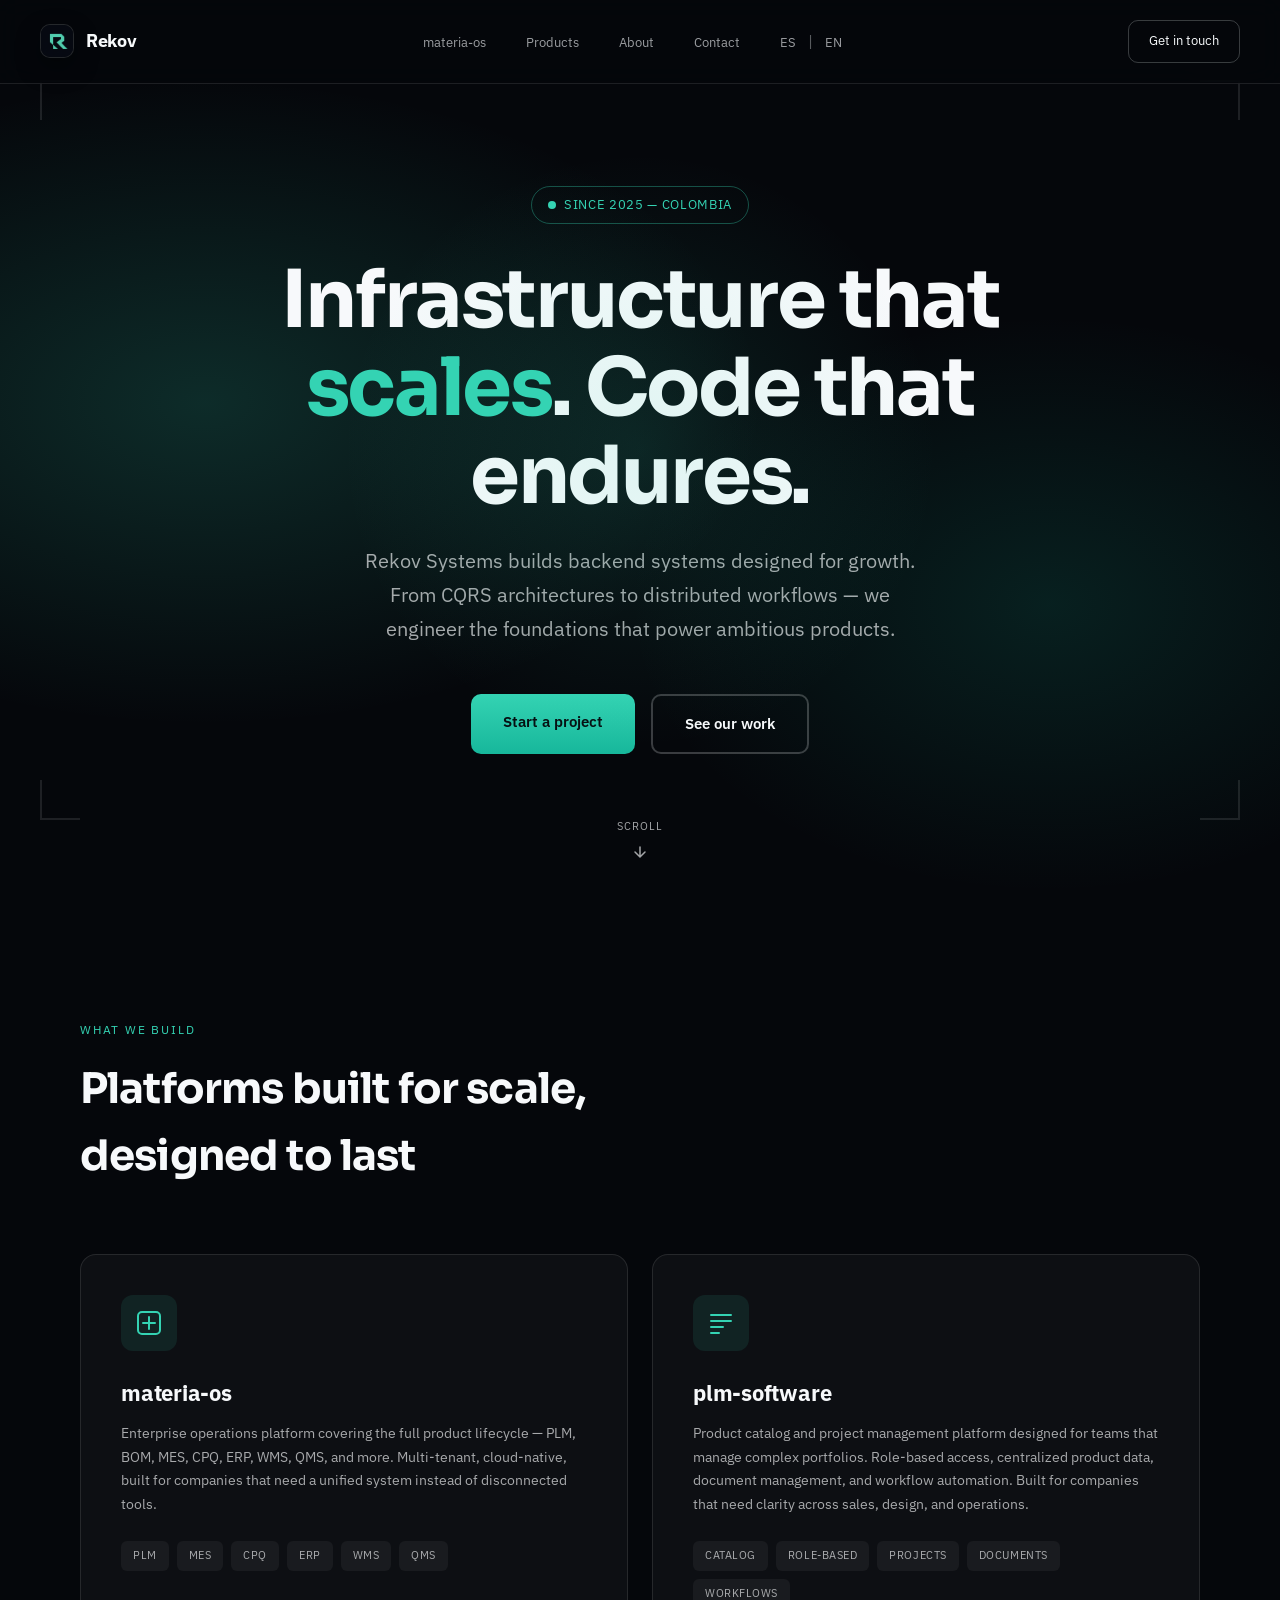
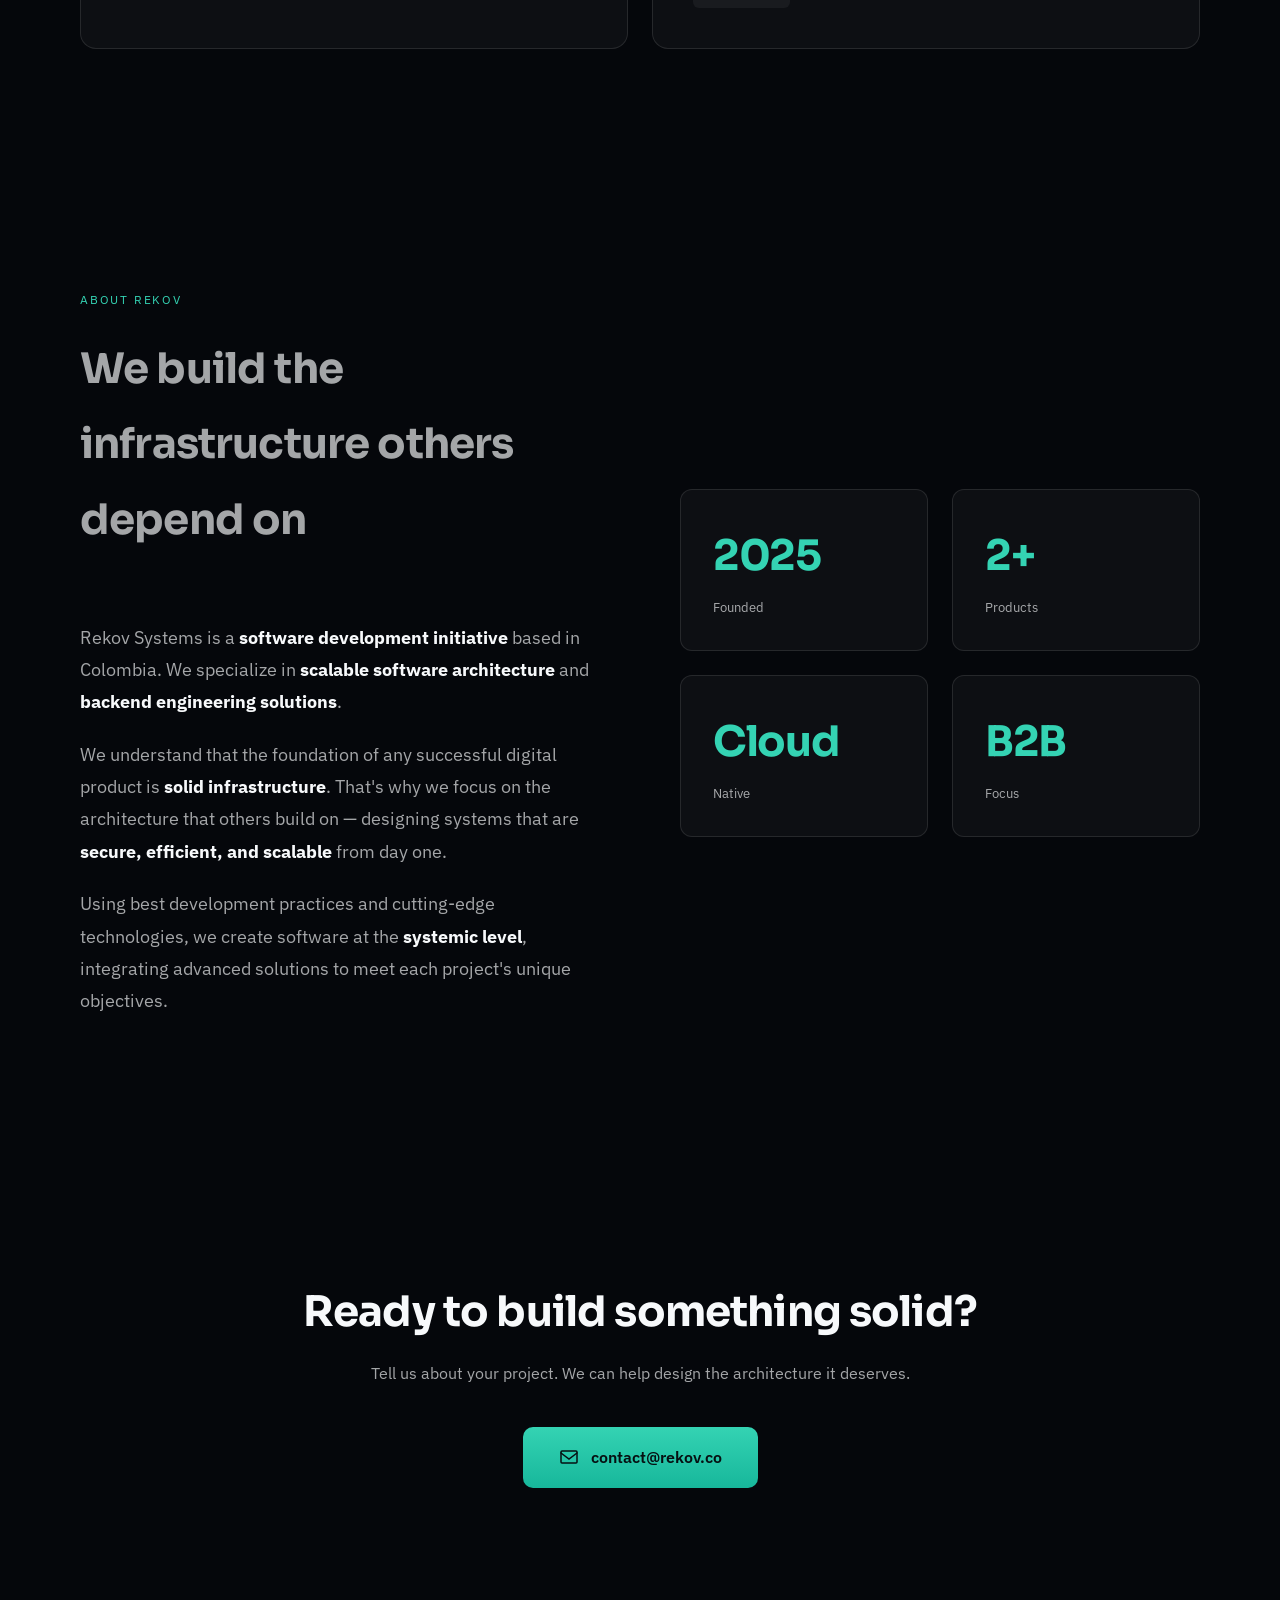
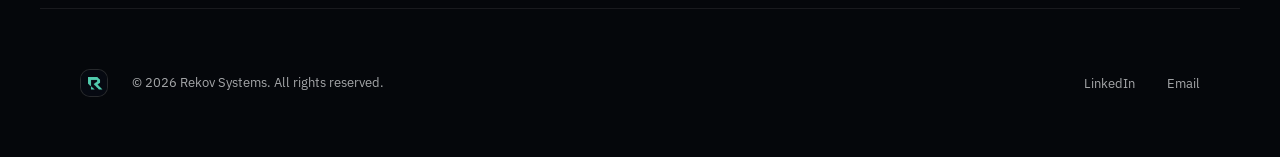
==== en/index.html @ 39beb6d0 "feat(i18n): agregar páginas ES/EN con SEO y autodetección Español ahora es el idioma por defecto en " ====
<!DOCTYPE html>
<html lang="en">
<head>
  <meta charset="UTF-8">
  <meta name="viewport" content="width=device-width, initial-scale=1.0">
  <title>Rekov Systems — Scalable Software Architecture</title>
  <meta name="description" content="Rekov Systems builds secure, efficient, and scalable systems. Makers of materia-os and plm-software.">

  <link rel="canonical" href="https://rekov.co/en/">
  <link rel="alternate" hreflang="es" href="https://rekov.co/">
  <link rel="alternate" hreflang="en" href="https://rekov.co/en/">
  <link rel="alternate" hreflang="x-default" href="https://rekov.co/">

  <link rel="icon" href="../logo.png" type="image/png">
  <link rel="apple-touch-icon" href="../logo.png">
  <link rel="stylesheet" href="../style.css">

  <!-- SEO / Social -->
  <meta name="robots" content="index,follow,max-snippet:-1,max-image-preview:large,max-video-preview:-1">
  <meta name="theme-color" content="#05070b">
  <meta property="og:type" content="website">
  <meta property="og:site_name" content="Rekov Systems">
  <meta property="og:title" content="Rekov Systems — Scalable Software Architecture">
  <meta property="og:description" content="Scalable industrial platforms: PLM, CPQ, MES, and ERP. Built with CQRS, events, and ABAC.">
  <meta property="og:url" content="https://rekov.co/en/">
  <meta property="og:image" content="https://rekov.co/logo.png">
  <meta property="og:locale" content="en_US">
  <meta property="og:locale:alternate" content="es_CO">

  <meta name="twitter:card" content="summary_large_image">
  <meta name="twitter:title" content="Rekov Systems — Scalable Software Architecture">
  <meta name="twitter:description" content="Scalable industrial platforms: PLM, CPQ, MES, and ERP.">
  <meta name="twitter:image" content="https://rekov.co/logo.png">

  <script type="application/ld+json">
    {
      "@context": "https://schema.org",
      "@type": "Organization",
      "name": "Rekov Systems",
      "url": "https://rekov.co/",
      "logo": {
        "@type": "ImageObject",
        "url": "https://rekov.co/logo.png"
      },
      "sameAs": [
        "https://co.linkedin.com/company/rekov-systems"
      ]
    }
  </script>

  <script>
    (() => {
      try {
        const pref = localStorage.getItem('rekov_lang');
        if (pref === 'es') window.location.replace('https://rekov.co/');
      } catch {}
    })();
  </script>
</head>
<body>

  <!-- NAV -->
  <nav aria-label="Primary navigation">
    <a href="./" class="logo">
      <img class="logo-mark" src="../logo.png" alt="Rekov logo">
      Rekov
    </a>
    <ul class="nav-links">
      <li><a href="./materia-os.html">materia-os</a></li>
      <li><a href="#products">Products</a></li>
      <li><a href="#about">About</a></li>
      <li><a href="#contact">Contact</a></li>
      <li>
        <a href="https://rekov.co/" data-lang-switch="es" aria-label="Switch language to Spanish">ES</a>
        <span aria-hidden="true" style="opacity:.35;padding:0 8px;">|</span>
        <a href="https://rekov.co/en/" data-lang-switch="en" aria-label="Switch language to English">EN</a>
      </li>
    </ul>
    <a href="mailto:contact@rekov.co" class="nav-cta">Get in touch</a>
  </nav>

  <main>
    <!-- HERO -->
    <section class="hero">
      <div class="bracket bracket-tl"></div>
      <div class="bracket bracket-tr"></div>
      <div class="bracket bracket-bl"></div>
      <div class="bracket bracket-br"></div>

      <div class="hero-badge">
        <svg width="8" height="8" viewBox="0 0 8 8"><circle cx="4" cy="4" r="4" fill="currentColor"/></svg>
        Since 2025 — Colombia
      </div>

      <h1>Infrastructure that <span>scales</span>. Code that endures.</h1>

      <p class="hero-sub">
        Rekov Systems builds backend systems designed for growth.
        From CQRS architectures to distributed workflows — we engineer the foundations that power ambitious products.
      </p>

      <div class="hero-actions">
        <a href="mailto:contact@rekov.co" class="btn-primary">Start a project</a>
        <a href="#products" class="btn-outline">See our work</a>
      </div>

      <div class="scroll-indicator">
        <span>Scroll</span>
        <svg width="16" height="16" viewBox="0 0 16 16" fill="none">
          <path d="M8 3v10M3 8l5 5 5-5" stroke="currentColor" stroke-width="1.5" stroke-linecap="round"/>
        </svg>
      </div>
    </section>

    <!-- PRODUCTS -->
    <section class="products" id="products">
      <p class="section-label">What we build</p>
      <h2 class="section-title">Platforms built for scale, designed to last</h2>

      <div class="products-grid">
        <!-- materia-os -->
        <div class="product-card">
          <div class="product-icon">
            <svg viewBox="0 0 28 28" fill="none">
              <rect x="3" y="3" width="22" height="22" rx="4" stroke="currentColor" stroke-width="2"/>
              <path d="M8 14h12M14 8v12" stroke="currentColor" stroke-width="2" stroke-linecap="round"/>
            </svg>
          </div>
          <h3 class="product-name">materia-os</h3>
          <p class="product-desc">
            Enterprise operations platform covering the full product lifecycle — PLM, BOM, MES, CPQ,
            ERP, WMS, QMS, and more. Multi-tenant, cloud-native, built for companies that need
            a unified system instead of disconnected tools.
          </p>
          <div class="product-tags">
            <span class="tag">PLM</span>
            <span class="tag">MES</span>
            <span class="tag">CPQ</span>
            <span class="tag">ERP</span>
            <span class="tag">WMS</span>
            <span class="tag">QMS</span>
          </div>
        </div>

        <!-- plm-software -->
        <div class="product-card">
          <div class="product-icon">
            <svg viewBox="0 0 28 28" fill="none">
              <path d="M4 6h20M4 12h20M4 18h12M4 24h8" stroke="currentColor" stroke-width="2" stroke-linecap="round"/>
            </svg>
          </div>
          <h3 class="product-name">plm-software</h3>
          <p class="product-desc">
            Product catalog and project management platform designed for teams that manage complex portfolios.
            Role-based access, centralized product data, document management, and workflow automation.
            Built for companies that need clarity across sales, design, and operations.
          </p>
          <div class="product-tags">
            <span class="tag">Catalog</span>
            <span class="tag">Role-based</span>
            <span class="tag">Projects</span>
            <span class="tag">Documents</span>
            <span class="tag">Workflows</span>
          </div>
        </div>
      </div>
    </section>

    <!-- ABOUT -->
    <section class="about" id="about">
      <div class="about-text">
        <p class="section-label">About Rekov</p>
        <h2 class="section-title">We build the infrastructure others depend on</h2>
        <p>
          Rekov Systems is a <strong>software development initiative</strong> based in Colombia.
          We specialize in <strong>scalable software architecture</strong> and <strong>backend engineering solutions</strong>.
        </p>
        <p>
          We understand that the foundation of any successful digital product is
          <strong>solid infrastructure</strong>. That's why we focus on the architecture that others build on —
          designing systems that are <strong>secure, efficient, and scalable</strong> from day one.
        </p>
        <p>
          Using best development practices and cutting-edge technologies, we create
          software at the <strong>systemic level</strong>, integrating advanced solutions
          to meet each project's unique objectives.
        </p>
      </div>
      <div class="about-stats">
        <div class="stat">
          <div class="stat-number">2025</div>
          <div class="stat-label">Founded</div>
        </div>
        <div class="stat">
          <div class="stat-number">2+</div>
          <div class="stat-label">Products</div>
        </div>
        <div class="stat">
          <div class="stat-number">Cloud</div>
          <div class="stat-label">Native</div>
        </div>
        <div class="stat">
          <div class="stat-number">B2B</div>
          <div class="stat-label">Focus</div>
        </div>
      </div>
    </section>

    <!-- CONTACT -->
    <section class="contact" id="contact">
      <h2>Ready to build something solid?</h2>
      <p class="contact-sub">Tell us about your project. We can help design the architecture it deserves.</p>
      <a href="mailto:contact@rekov.co" class="contact-link">
        <svg width="20" height="20" viewBox="0 0 20 20" fill="none">
          <path d="M3 4h14a1 1 0 011 1v10a1 1 0 01-1 1H3a1 1 0 01-1-1V5a1 1 0 011-1z" stroke="currentColor" stroke-width="1.5"/>
          <path d="M2 6l8 6 8-6" stroke="currentColor" stroke-width="1.5" stroke-linecap="round"/>
        </svg>
        contact@rekov.co
      </a>
    </section>
  </main>

  <!-- FOOTER -->
  <footer>
    <div class="footer-left">
      <img class="footer-mark" src="../logo.png" alt="Rekov logo">
      <span class="footer-copy">© 2026 Rekov Systems. All rights reserved.</span>
    </div>
    <ul class="footer-links">
      <li><a href="https://co.linkedin.com/company/rekov-systems" target="_blank" rel="noopener">LinkedIn</a></li>
      <li><a href="mailto:contact@rekov.co">Email</a></li>
    </ul>
  </footer>

  <script>
    (() => {
      const setPref = (lang) => {
        try { localStorage.setItem('rekov_lang', lang); } catch {}
      };
      document.querySelectorAll('[data-lang-switch]').forEach((a) => {
        a.addEventListener('click', () => setPref(a.getAttribute('data-lang-switch')));
      });
    })();
  </script>
</body>
</html>
---- style.css ----
@import url('https://fonts.googleapis.com/css2?family=Sora:wght@500;600;700&family=IBM+Plex+Sans:wght@400;500;600&display=swap');

:root {
  --color-midnight-void: #05070b;
  --color-ghost-white: #f7f9fb;
  --color-muted-ash: rgba(247, 249, 251, 0.66);
  --color-accent-mint: #34d3b3;
  --color-accent-mint-2: #17b79b;
  --color-border: rgba(247, 249, 251, 0.10);
  --color-panel: rgba(247, 249, 251, 0.035);
  --font-ipm: 'Sora', system-ui, sans-serif;
  --font-body: 'IBM Plex Sans', system-ui, sans-serif;
  --text-display: clamp(48px, 8vw, 80px);
  --text-heading: clamp(28px, 4vw, 42px);
  --text-body: 16px;
  --text-small: 13px;
  --spacing-section: 120px;
  --radius-lg: 10px;
}

* {
  margin: 0;
  padding: 0;
  box-sizing: border-box;
}

::selection {
  background: rgba(52, 211, 179, 0.35);
  color: var(--color-ghost-white);
}

html {
  scroll-behavior: smooth;
}

body {
  font-family: var(--font-body);
  background: var(--color-midnight-void);
  color: var(--color-ghost-white);
  line-height: 1.6;
  overflow-x: hidden;
  background-image:
    radial-gradient(900px 520px at 16% 12%, rgba(52, 211, 179, 0.18) 0%, rgba(52, 211, 179, 0.00) 62%),
    radial-gradient(700px 480px at 82% 18%, rgba(23, 183, 155, 0.14) 0%, rgba(23, 183, 155, 0.00) 60%);
}

a {
  color: inherit;
  text-decoration: none;
}

/* NAV */
nav {
  position: fixed;
  top: 0;
  left: 0;
  right: 0;
  z-index: 100;
  padding: 20px 40px;
  display: flex;
  justify-content: space-between;
  align-items: center;
  background: rgba(5, 7, 11, 0.78);
  backdrop-filter: blur(12px);
  border-bottom: 1px solid var(--color-border);
}

.logo {
  display: flex;
  align-items: center;
  gap: 12px;
  font-weight: 700;
  font-size: 18px;
  letter-spacing: -0.02em;
}

.logo-mark {
  width: 34px;
  height: 34px;
  object-fit: contain;
  border-radius: 10px;
  background: rgba(247, 249, 251, 0.04);
  border: 1px solid rgba(247, 249, 251, 0.10);
  box-shadow: 0 10px 24px rgba(0, 0, 0, 0.35);
}

.nav-links {
  display: flex;
  gap: 40px;
  list-style: none;
}

.nav-links a {
  font-size: var(--text-small);
  color: rgba(247, 249, 251, 0.62);
  transition: color 0.2s;
}

.nav-links a:hover {
  color: var(--color-ghost-white);
}

.nav-cta {
  font-size: var(--text-small);
  padding: 10px 20px;
  border: 1px solid rgba(247, 249, 251, 0.22);
  border-radius: var(--radius-lg);
  color: var(--color-ghost-white);
  transition: all 0.2s;
}

.nav-cta:hover {
  border-color: rgba(52, 211, 179, 0.55);
  color: var(--color-accent-mint);
}

/* HERO */
.hero {
  min-height: 100vh;
  display: flex;
  flex-direction: column;
  justify-content: center;
  align-items: center;
  text-align: center;
  padding: 120px 40px 80px;
  position: relative;
}

.hero::before {
  content: '';
  position: absolute;
  top: 50%;
  left: 50%;
  transform: translate(-50%, -50%);
  width: 600px;
  height: 600px;
  background: radial-gradient(circle, rgba(52, 211, 179, 0.12) 0%, transparent 70%);
  pointer-events: none;
}

.hero-badge {
  display: inline-flex;
  align-items: center;
  gap: 8px;
  padding: 8px 16px;
  border: 1px solid rgba(52, 211, 179, 0.35);
  border-radius: 100px;
  font-size: var(--text-small);
  color: var(--color-accent-mint);
  margin-bottom: 32px;
  letter-spacing: 0.05em;
  text-transform: uppercase;
}

.hero h1 {
  font-family: var(--font-ipm);
  font-size: var(--text-display);
  font-weight: 700;
  letter-spacing: -0.03em;
  line-height: 1.1;
  margin-bottom: 24px;
  max-width: 900px;
}

.hero h1 span {
  color: var(--color-accent-mint);
}

.hero-sub {
  font-size: clamp(16px, 2vw, 20px);
  color: var(--color-muted-ash);
  max-width: 560px;
  margin-bottom: 48px;
  line-height: 1.7;
}

.hero-actions {
  display: flex;
  gap: 16px;
  flex-wrap: wrap;
  justify-content: center;
}

.btn-primary {
  padding: 16px 32px;
  background: linear-gradient(180deg, var(--color-accent-mint) 0%, var(--color-accent-mint-2) 100%);
  color: #061012;
  border-radius: var(--radius-lg);
  font-weight: 600;
  font-size: 15px;
  border: none;
  cursor: pointer;
  transition: all 0.2s;
}

.btn-primary:hover {
  filter: brightness(1.05);
  transform: translateY(-2px);
}

.btn-outline {
  padding: 16px 32px;
  background: transparent;
  color: var(--color-ghost-white);
  border: 2px solid rgba(247, 249, 251, 0.22);
  border-radius: var(--radius-lg);
  font-weight: 600;
  font-size: 15px;
  cursor: pointer;
  transition: all 0.2s;
}

.btn-outline:hover {
  border-color: rgba(52, 211, 179, 0.55);
}

.scroll-indicator {
  position: absolute;
  bottom: 40px;
  display: flex;
  flex-direction: column;
  align-items: center;
  gap: 8px;
  color: var(--color-muted-ash);
  font-size: 11px;
  letter-spacing: 0.1em;
  text-transform: uppercase;
  animation: float 2s ease-in-out infinite;
}

@keyframes float {
  0%, 100% { transform: translateY(0); }
  50% { transform: translateY(8px); }
}

/* PRODUCTS */
.products {
  padding: var(--spacing-section) 40px;
  max-width: 1200px;
  margin: 0 auto;
}

.section-label {
  font-size: 12px;
  text-transform: uppercase;
  letter-spacing: 0.15em;
  color: var(--color-accent-mint);
  margin-bottom: 16px;
}

.section-title {
  font-family: var(--font-ipm);
  font-size: var(--text-heading);
  font-weight: 700;
  letter-spacing: -0.02em;
  margin-bottom: 64px;
  max-width: 600px;
}

.products-grid {
  display: grid;
  grid-template-columns: repeat(auto-fit, minmax(340px, 1fr));
  gap: 24px;
}

.product-card {
  padding: 40px;
  border: 1px solid var(--color-border);
  border-radius: 16px;
  background: var(--color-panel);
  transition: all 0.3s;
  position: relative;
  overflow: hidden;
}

.product-card::before {
  content: '';
  position: absolute;
  top: 0;
  left: 0;
  right: 0;
  height: 2px;
  background: linear-gradient(90deg, rgba(52, 211, 179, 0.95), transparent);
  opacity: 0;
  transition: opacity 0.3s;
}

.product-card:hover {
  border-color: rgba(52, 211, 179, 0.22);
  transform: translateY(-4px);
}

.product-card:hover::before {
  opacity: 1;
}

.product-icon {
  width: 56px;
  height: 56px;
  margin-bottom: 24px;
  background: rgba(52, 211, 179, 0.10);
  border-radius: 12px;
  display: flex;
  align-items: center;
  justify-content: center;
  color: var(--color-accent-mint);
}

.product-icon svg {
  width: 28px;
  height: 28px;
}

.product-name {
  font-size: 22px;
  font-weight: 700;
  margin-bottom: 12px;
  letter-spacing: -0.01em;
}

.product-desc {
  font-size: 14px;
  color: var(--color-muted-ash);
  line-height: 1.7;
  margin-bottom: 24px;
}

.product-tags {
  display: flex;
  flex-wrap: wrap;
  gap: 8px;
}

.tag {
  padding: 6px 12px;
  background: rgba(255,255,255,0.05);
  border-radius: 6px;
  font-size: 11px;
  color: var(--color-muted-ash);
  text-transform: uppercase;
  letter-spacing: 0.05em;
}

/* ABOUT */
.about {
  padding: var(--spacing-section) 40px;
  max-width: 1200px;
  margin: 0 auto;
  display: grid;
  grid-template-columns: 1fr 1fr;
  gap: 80px;
  align-items: center;
}

@media (max-width: 768px) {
  .about {
    grid-template-columns: 1fr;
    gap: 48px;
  }
}

.about-text {
  font-size: clamp(16px, 2vw, 18px);
  color: var(--color-muted-ash);
  line-height: 1.8;
}

.about-text p {
  margin-bottom: 20px;
}

.about-text strong {
  color: var(--color-ghost-white);
}

.about-stats {
  display: grid;
  grid-template-columns: repeat(2, 1fr);
  gap: 24px;
}

.stat {
  padding: 32px;
  border: 1px solid var(--color-border);
  border-radius: 12px;
  background: var(--color-panel);
}

.stat-number {
  font-family: var(--font-ipm);
  font-size: 42px;
  font-weight: 700;
  color: var(--color-accent-mint);
  letter-spacing: -0.03em;
  margin-bottom: 8px;
}

.stat-label {
  font-size: 13px;
  color: var(--color-muted-ash);
}

/* CONTACT */
.contact {
  padding: var(--spacing-section) 40px;
  text-align: center;
}

.contact h2 {
  font-family: var(--font-ipm);
  font-size: var(--text-heading);
  font-weight: 700;
  letter-spacing: -0.02em;
  margin-bottom: 16px;
}

.contact-sub {
  color: var(--color-muted-ash);
  margin-bottom: 40px;
  font-size: 16px;
}

.contact-link {
  display: inline-flex;
  align-items: center;
  gap: 12px;
  padding: 18px 36px;
  background: linear-gradient(180deg, var(--color-accent-mint) 0%, var(--color-accent-mint-2) 100%);
  color: #061012;
  border-radius: var(--radius-lg);
  font-weight: 600;
  font-size: 16px;
  transition: all 0.2s;
}

.contact-link:hover {
  filter: brightness(1.05);
  transform: translateY(-2px);
}

/* FOOTER */
footer {
  padding: 60px 40px;
  border-top: 1px solid rgba(247, 249, 251, 0.08);
  display: flex;
  justify-content: space-between;
  align-items: center;
  flex-wrap: wrap;
  gap: 24px;
  max-width: 1200px;
  margin: 0 auto;
}

.footer-left {
  display: flex;
  align-items: center;
  gap: 24px;
}

.footer-mark {
  width: 28px;
  height: 28px;
  object-fit: contain;
  border-radius: 10px;
  background: rgba(247, 249, 251, 0.04);
  border: 1px solid rgba(247, 249, 251, 0.10);
}

.footer-copy {
  font-size: 13px;
  color: var(--color-muted-ash);
}

.footer-links {
  display: flex;
  gap: 32px;
  list-style: none;
}

.footer-links a {
  font-size: 13px;
  color: var(--color-muted-ash);
  transition: color 0.2s;
}

.footer-links a:hover {
  color: var(--color-ghost-white);
}

/* DECORATIVE BRACKETS */
.bracket {
  position: absolute;
  width: 40px;
  height: 40px;
  border: 2px solid rgba(247, 249, 251, 0.10);
  pointer-events: none;
}

.bracket-tl { top: 80px; left: 40px; border-right: none; border-bottom: none; }
.bracket-tr { top: 80px; right: 40px; border-left: none; border-bottom: none; }
.bracket-bl { bottom: 80px; left: 40px; border-right: none; border-top: none; }
.bracket-br { bottom: 80px; right: 40px; border-left: none; border-top: none; }

@media (max-width: 768px) {
  nav { padding: 16px 20px; }
  .nav-links { display: none; }
  .hero { padding: 100px 20px 60px; }
  .products { padding: 80px 20px; }
  .products-grid { grid-template-columns: 1fr; }
  .about { padding: 80px 20px; }
  .contact { padding: 80px 20px; }
  footer { padding: 40px 20px; flex-direction: column; text-align: center; }
  .footer-left { flex-direction: column; }
  .bracket { display: none; }
}
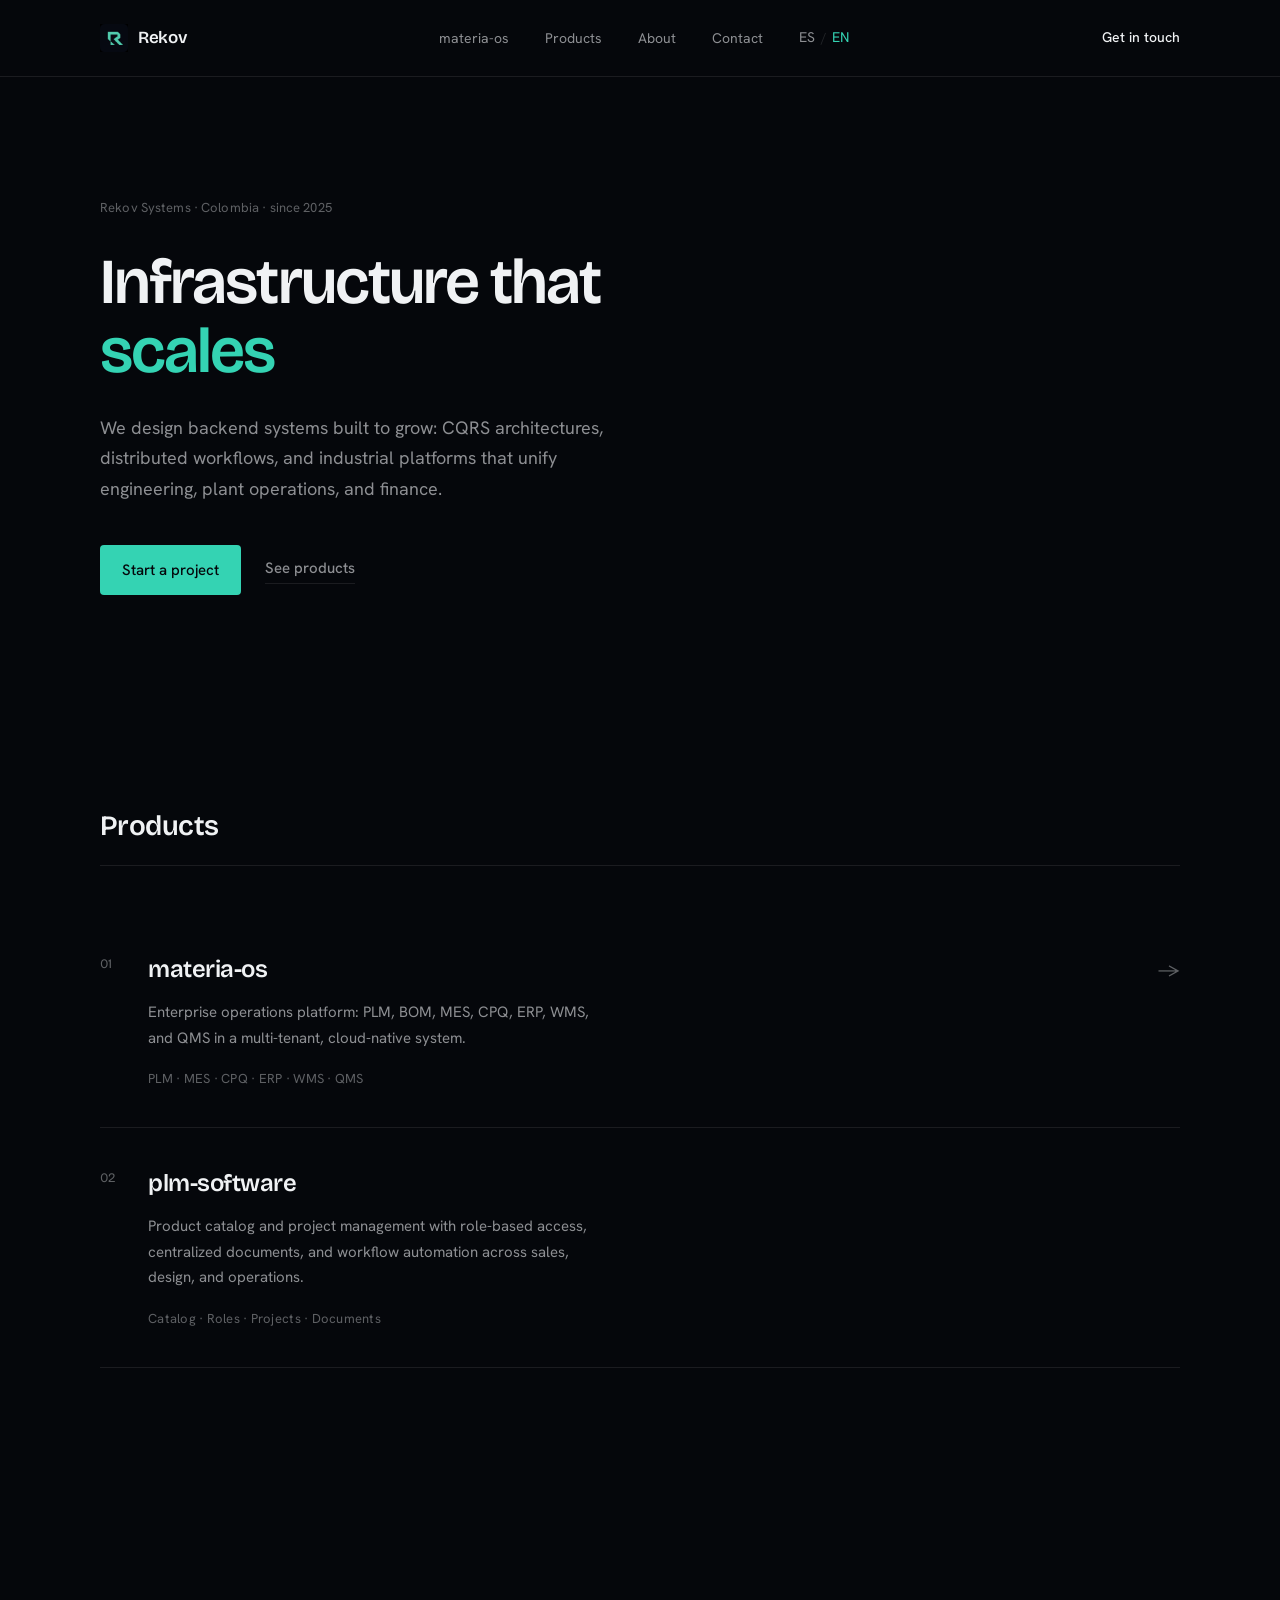
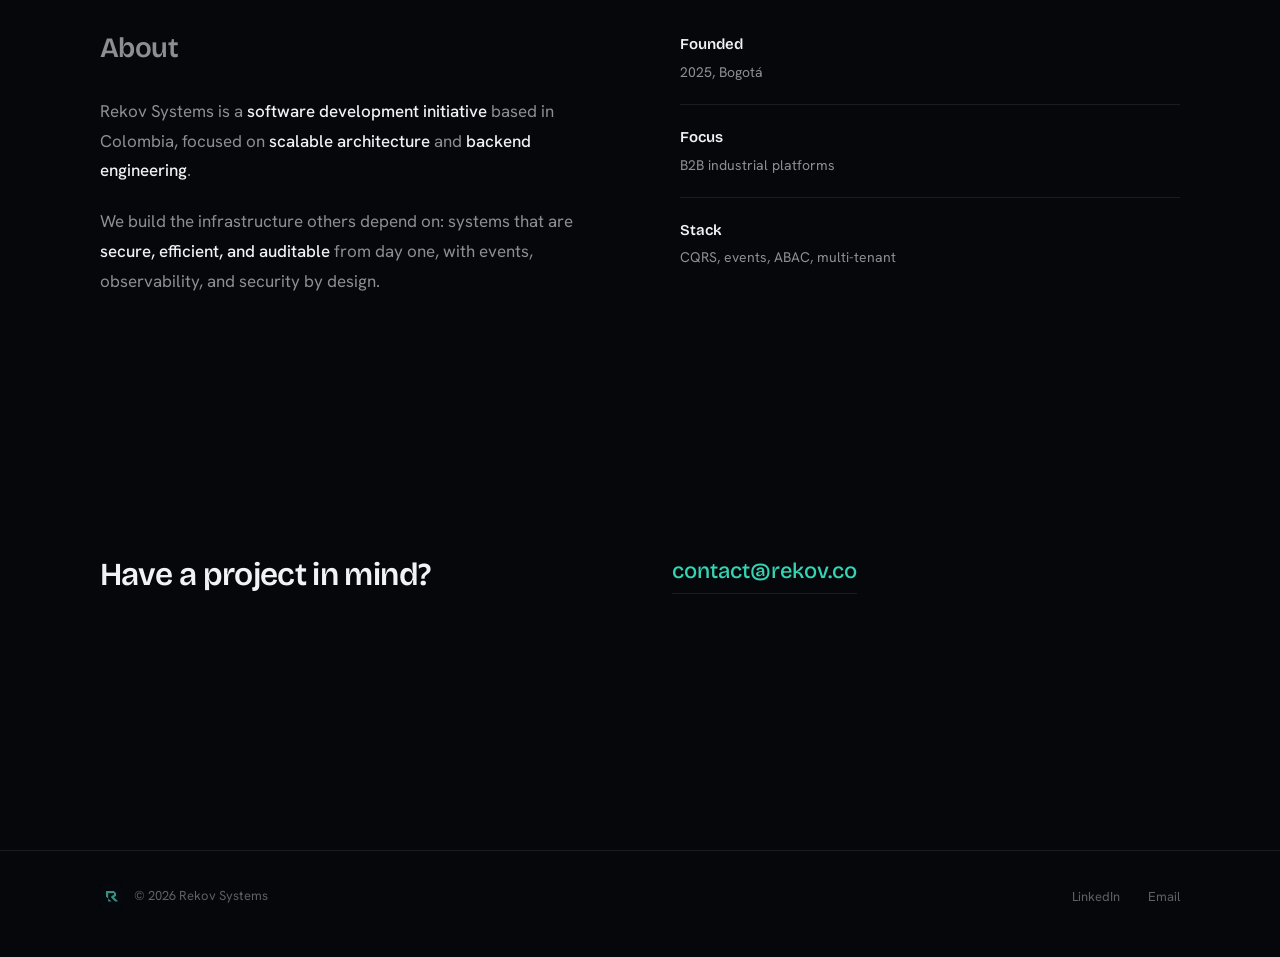
==== commit 1d95b161: "fix(seo): quitar redirects JS y rediseño minimalista del sitio" ====
--- a/en/index.html
+++ b/en/index.html
@@ -15,7 +15,6 @@
   <link rel="apple-touch-icon" href="../logo.png">
   <link rel="stylesheet" href="../style.css">
 
-  <!-- SEO / Social -->
   <meta name="robots" content="index,follow,max-snippet:-1,max-image-preview:large,max-video-preview:-1">
   <meta name="theme-color" content="#05070b">
   <meta property="og:type" content="website">
@@ -47,200 +46,132 @@
       ]
     }
   </script>
-
-  <script>
-    (() => {
-      try {
-        const pref = localStorage.getItem('rekov_lang');
-        if (pref === 'es') window.location.replace('https://rekov.co/');
-      } catch {}
-    })();
-  </script>
 </head>
 <body>
 
-  <!-- NAV -->
   <nav aria-label="Primary navigation">
-    <a href="./" class="logo">
-      <img class="logo-mark" src="../logo.png" alt="Rekov logo">
-      Rekov
-    </a>
-    <ul class="nav-links">
-      <li><a href="./materia-os.html">materia-os</a></li>
-      <li><a href="#products">Products</a></li>
-      <li><a href="#about">About</a></li>
-      <li><a href="#contact">Contact</a></li>
-      <li>
-        <a href="https://rekov.co/" data-lang-switch="es" aria-label="Switch language to Spanish">ES</a>
-        <span aria-hidden="true" style="opacity:.35;padding:0 8px;">|</span>
-        <a href="https://rekov.co/en/" data-lang-switch="en" aria-label="Switch language to English">EN</a>
-      </li>
-    </ul>
-    <a href="mailto:contact@rekov.co" class="nav-cta">Get in touch</a>
+    <div class="shell nav-inner">
+      <a href="/en/" class="logo">
+        <img class="logo-mark" src="../logo.png" alt="">
+        Rekov
+      </a>
+      <ul class="nav-links">
+        <li><a href="materia-os.html">materia-os</a></li>
+        <li><a href="#products">Products</a></li>
+        <li><a href="#about">About</a></li>
+        <li><a href="#contact">Contact</a></li>
+        <li class="lang-switch">
+          <a href="https://rekov.co/">ES</a>
+          <span class="sep" aria-hidden="true">/</span>
+          <a href="https://rekov.co/en/" aria-current="true">EN</a>
+        </li>
+      </ul>
+      <a href="mailto:contact@rekov.co" class="nav-cta">Get in touch</a>
+    </div>
   </nav>
 
   <main>
-    <!-- HERO -->
-    <section class="hero">
-      <div class="bracket bracket-tl"></div>
-      <div class="bracket bracket-tr"></div>
-      <div class="bracket bracket-bl"></div>
-      <div class="bracket bracket-br"></div>
+    <header class="hero">
+      <div class="shell">
+        <p class="hero-kicker">Rekov Systems · Colombia · since 2025</p>
+        <h1>Infrastructure that <em>scales</em></h1>
+        <p class="hero-lead">
+          We design backend systems built to grow: CQRS architectures, distributed workflows,
+          and industrial platforms that unify engineering, plant operations, and finance.
+        </p>
+        <div class="hero-actions">
+          <a href="mailto:contact@rekov.co" class="btn btn-primary">Start a project</a>
+          <a href="#products" class="btn btn-text">See products</a>
+        </div>
+      </div>
+    </header>
 
-      <div class="hero-badge">
-        <svg width="8" height="8" viewBox="0 0 8 8"><circle cx="4" cy="4" r="4" fill="currentColor"/></svg>
-        Since 2025 — Colombia
-      </div>
-
-      <h1>Infrastructure that <span>scales</span>. Code that endures.</h1>
-
-      <p class="hero-sub">
-        Rekov Systems builds backend systems designed for growth.
-        From CQRS architectures to distributed workflows — we engineer the foundations that power ambitious products.
-      </p>
-
-      <div class="hero-actions">
-        <a href="mailto:contact@rekov.co" class="btn-primary">Start a project</a>
-        <a href="#products" class="btn-outline">See our work</a>
-      </div>
-
-      <div class="scroll-indicator">
-        <span>Scroll</span>
-        <svg width="16" height="16" viewBox="0 0 16 16" fill="none">
-          <path d="M8 3v10M3 8l5 5 5-5" stroke="currentColor" stroke-width="1.5" stroke-linecap="round"/>
-        </svg>
+    <section id="products">
+      <div class="shell">
+        <h2 class="section-heading">Products</h2>
+        <ol class="work-list">
+          <li class="work-item">
+            <a href="materia-os.html" class="work-link">
+              <span class="work-index">01</span>
+              <div class="work-content">
+                <h3>materia-os</h3>
+                <p>
+                  Enterprise operations platform: PLM, BOM, MES, CPQ, ERP, WMS, and QMS
+                  in a multi-tenant, cloud-native system.
+                </p>
+                <span class="work-meta">PLM · MES · CPQ · ERP · WMS · QMS</span>
+              </div>
+              <span class="work-arrow" aria-hidden="true">→</span>
+            </a>
+          </li>
+          <li class="work-item">
+            <div class="work-static">
+              <span class="work-index">02</span>
+              <div class="work-content">
+                <h3>plm-software</h3>
+                <p>
+                  Product catalog and project management with role-based access,
+                  centralized documents, and workflow automation across sales, design, and operations.
+                </p>
+                <span class="work-meta">Catalog · Roles · Projects · Documents</span>
+              </div>
+            </div>
+          </li>
+        </ol>
       </div>
     </section>
 
-    <!-- PRODUCTS -->
-    <section class="products" id="products">
-      <p class="section-label">What we build</p>
-      <h2 class="section-title">Platforms built for scale, designed to last</h2>
-
-      <div class="products-grid">
-        <!-- materia-os -->
-        <div class="product-card">
-          <div class="product-icon">
-            <svg viewBox="0 0 28 28" fill="none">
-              <rect x="3" y="3" width="22" height="22" rx="4" stroke="currentColor" stroke-width="2"/>
-              <path d="M8 14h12M14 8v12" stroke="currentColor" stroke-width="2" stroke-linecap="round"/>
-            </svg>
+    <section id="about">
+      <div class="shell about-grid">
+        <div class="about-prose">
+          <h2 class="section-heading section-heading--plain">About</h2>
+          <p>
+            Rekov Systems is a <strong>software development initiative</strong> based in Colombia,
+            focused on <strong>scalable architecture</strong> and <strong>backend engineering</strong>.
+          </p>
+          <p>
+            We build the infrastructure others depend on:
+            systems that are <strong>secure, efficient, and auditable</strong> from day one,
+            with events, observability, and security by design.
+          </p>
+        </div>
+        <dl class="about-aside">
+          <div class="about-fact">
+            <dt>Founded</dt>
+            <dd>2025, Bogotá</dd>
           </div>
-          <h3 class="product-name">materia-os</h3>
-          <p class="product-desc">
-            Enterprise operations platform covering the full product lifecycle — PLM, BOM, MES, CPQ,
-            ERP, WMS, QMS, and more. Multi-tenant, cloud-native, built for companies that need
-            a unified system instead of disconnected tools.
-          </p>
-          <div class="product-tags">
-            <span class="tag">PLM</span>
-            <span class="tag">MES</span>
-            <span class="tag">CPQ</span>
-            <span class="tag">ERP</span>
-            <span class="tag">WMS</span>
-            <span class="tag">QMS</span>
+          <div class="about-fact">
+            <dt>Focus</dt>
+            <dd>B2B industrial platforms</dd>
           </div>
-        </div>
-
-        <!-- plm-software -->
-        <div class="product-card">
-          <div class="product-icon">
-            <svg viewBox="0 0 28 28" fill="none">
-              <path d="M4 6h20M4 12h20M4 18h12M4 24h8" stroke="currentColor" stroke-width="2" stroke-linecap="round"/>
-            </svg>
+          <div class="about-fact">
+            <dt>Stack</dt>
+            <dd>CQRS, events, ABAC, multi-tenant</dd>
           </div>
-          <h3 class="product-name">plm-software</h3>
-          <p class="product-desc">
-            Product catalog and project management platform designed for teams that manage complex portfolios.
-            Role-based access, centralized product data, document management, and workflow automation.
-            Built for companies that need clarity across sales, design, and operations.
-          </p>
-          <div class="product-tags">
-            <span class="tag">Catalog</span>
-            <span class="tag">Role-based</span>
-            <span class="tag">Projects</span>
-            <span class="tag">Documents</span>
-            <span class="tag">Workflows</span>
-          </div>
-        </div>
+        </dl>
       </div>
     </section>
 
-    <!-- ABOUT -->
-    <section class="about" id="about">
-      <div class="about-text">
-        <p class="section-label">About Rekov</p>
-        <h2 class="section-title">We build the infrastructure others depend on</h2>
-        <p>
-          Rekov Systems is a <strong>software development initiative</strong> based in Colombia.
-          We specialize in <strong>scalable software architecture</strong> and <strong>backend engineering solutions</strong>.
-        </p>
-        <p>
-          We understand that the foundation of any successful digital product is
-          <strong>solid infrastructure</strong>. That's why we focus on the architecture that others build on —
-          designing systems that are <strong>secure, efficient, and scalable</strong> from day one.
-        </p>
-        <p>
-          Using best development practices and cutting-edge technologies, we create
-          software at the <strong>systemic level</strong>, integrating advanced solutions
-          to meet each project's unique objectives.
-        </p>
+    <section id="contact">
+      <div class="shell contact-block">
+        <h2>Have a project in mind?</h2>
+        <a href="mailto:contact@rekov.co" class="contact-email">contact@rekov.co</a>
       </div>
-      <div class="about-stats">
-        <div class="stat">
-          <div class="stat-number">2025</div>
-          <div class="stat-label">Founded</div>
-        </div>
-        <div class="stat">
-          <div class="stat-number">2+</div>
-          <div class="stat-label">Products</div>
-        </div>
-        <div class="stat">
-          <div class="stat-number">Cloud</div>
-          <div class="stat-label">Native</div>
-        </div>
-        <div class="stat">
-          <div class="stat-number">B2B</div>
-          <div class="stat-label">Focus</div>
-        </div>
-      </div>
-    </section>
-
-    <!-- CONTACT -->
-    <section class="contact" id="contact">
-      <h2>Ready to build something solid?</h2>
-      <p class="contact-sub">Tell us about your project. We can help design the architecture it deserves.</p>
-      <a href="mailto:contact@rekov.co" class="contact-link">
-        <svg width="20" height="20" viewBox="0 0 20 20" fill="none">
-          <path d="M3 4h14a1 1 0 011 1v10a1 1 0 01-1 1H3a1 1 0 01-1-1V5a1 1 0 011-1z" stroke="currentColor" stroke-width="1.5"/>
-          <path d="M2 6l8 6 8-6" stroke="currentColor" stroke-width="1.5" stroke-linecap="round"/>
-        </svg>
-        contact@rekov.co
-      </a>
     </section>
   </main>
 
-  <!-- FOOTER -->
   <footer>
-    <div class="footer-left">
-      <img class="footer-mark" src="../logo.png" alt="Rekov logo">
-      <span class="footer-copy">© 2026 Rekov Systems. All rights reserved.</span>
+    <div class="shell footer-inner">
+      <div class="footer-brand">
+        <img class="footer-mark" src="../logo.png" alt="">
+        <span>© 2026 Rekov Systems</span>
+      </div>
+      <ul class="footer-links">
+        <li><a href="https://co.linkedin.com/company/rekov-systems" target="_blank" rel="noopener">LinkedIn</a></li>
+        <li><a href="mailto:contact@rekov.co">Email</a></li>
+      </ul>
     </div>
-    <ul class="footer-links">
-      <li><a href="https://co.linkedin.com/company/rekov-systems" target="_blank" rel="noopener">LinkedIn</a></li>
-      <li><a href="mailto:contact@rekov.co">Email</a></li>
-    </ul>
   </footer>
 
-  <script>
-    (() => {
-      const setPref = (lang) => {
-        try { localStorage.setItem('rekov_lang', lang); } catch {}
-      };
-      document.querySelectorAll('[data-lang-switch]').forEach((a) => {
-        a.addEventListener('click', () => setPref(a.getAttribute('data-lang-switch')));
-      });
-    })();
-  </script>
 </body>
 </html>
--- a/style.css
+++ b/style.css
@@ -1,32 +1,32 @@
-@import url('https://fonts.googleapis.com/css2?family=Sora:wght@500;600;700&family=IBM+Plex+Sans:wght@400;500;600&display=swap');
+@import url('https://fonts.googleapis.com/css2?family=Bricolage+Grotesque:opsz,wght@12..96,500;12..96,600;12..96,700&family=Hanken+Grotesk:wght@400;500;600&display=swap');
 
 :root {
-  --color-midnight-void: #05070b;
-  --color-ghost-white: #f7f9fb;
-  --color-muted-ash: rgba(247, 249, 251, 0.66);
-  --color-accent-mint: #34d3b3;
-  --color-accent-mint-2: #17b79b;
-  --color-border: rgba(247, 249, 251, 0.10);
-  --color-panel: rgba(247, 249, 251, 0.035);
-  --font-ipm: 'Sora', system-ui, sans-serif;
-  --font-body: 'IBM Plex Sans', system-ui, sans-serif;
-  --text-display: clamp(48px, 8vw, 80px);
-  --text-heading: clamp(28px, 4vw, 42px);
-  --text-body: 16px;
-  --text-small: 13px;
-  --spacing-section: 120px;
-  --radius-lg: 10px;
-}
-
-* {
+  --void: #05070b;
+  --surface: #0a0d12;
+  --text: #f0f2f4;
+  --text-muted: rgba(240, 242, 244, 0.58);
+  --text-faint: rgba(240, 242, 244, 0.38);
+  --accent: #34d3b3;
+  --accent-dim: rgba(52, 211, 179, 0.14);
+  --line: rgba(240, 242, 244, 0.09);
+  --font-display: 'Bricolage Grotesque', system-ui, sans-serif;
+  --font-body: 'Hanken Grotesk', system-ui, sans-serif;
+  --max: 1080px;
+  --gutter: clamp(20px, 5vw, 48px);
+  --section: clamp(72px, 12vw, 128px);
+}
+
+*,
+*::before,
+*::after {
   margin: 0;
   padding: 0;
   box-sizing: border-box;
 }
 
 ::selection {
-  background: rgba(52, 211, 179, 0.35);
-  color: var(--color-ghost-white);
+  background: var(--accent-dim);
+  color: var(--text);
 }
 
 html {
@@ -35,13 +35,11 @@
 
 body {
   font-family: var(--font-body);
-  background: var(--color-midnight-void);
-  color: var(--color-ghost-white);
-  line-height: 1.6;
-  overflow-x: hidden;
-  background-image:
-    radial-gradient(900px 520px at 16% 12%, rgba(52, 211, 179, 0.18) 0%, rgba(52, 211, 179, 0.00) 62%),
-    radial-gradient(700px 480px at 82% 18%, rgba(23, 183, 155, 0.14) 0%, rgba(23, 183, 155, 0.00) 60%);
+  font-size: 16px;
+  line-height: 1.65;
+  color: var(--text);
+  background: var(--void);
+  -webkit-font-smoothing: antialiased;
 }
 
 a {
@@ -49,468 +47,416 @@
   text-decoration: none;
 }
 
-/* NAV */
+img {
+  display: block;
+  max-width: 100%;
+}
+
+/* ── Layout ── */
+
+.shell {
+  width: min(var(--max), 100% - var(--gutter) * 2);
+  margin-inline: auto;
+}
+
+/* ── Nav ── */
+
 nav {
-  position: fixed;
+  position: sticky;
   top: 0;
-  left: 0;
-  right: 0;
   z-index: 100;
-  padding: 20px 40px;
-  display: flex;
+  background: var(--void);
+  border-bottom: 1px solid var(--line);
+}
+
+.nav-inner {
+  display: flex;
+  align-items: center;
   justify-content: space-between;
-  align-items: center;
-  background: rgba(5, 7, 11, 0.78);
-  backdrop-filter: blur(12px);
-  border-bottom: 1px solid var(--color-border);
+  gap: 24px;
+  padding: 18px 0;
 }
 
 .logo {
   display: flex;
   align-items: center;
-  gap: 12px;
-  font-weight: 700;
-  font-size: 18px;
+  gap: 10px;
+  font-family: var(--font-display);
+  font-weight: 600;
+  font-size: 17px;
   letter-spacing: -0.02em;
 }
 
 .logo-mark {
-  width: 34px;
-  height: 34px;
-  object-fit: contain;
-  border-radius: 10px;
-  background: rgba(247, 249, 251, 0.04);
-  border: 1px solid rgba(247, 249, 251, 0.10);
-  box-shadow: 0 10px 24px rgba(0, 0, 0, 0.35);
-}
-
-.nav-links {
-  display: flex;
-  gap: 40px;
-  list-style: none;
-}
-
-.nav-links a {
-  font-size: var(--text-small);
-  color: rgba(247, 249, 251, 0.62);
-  transition: color 0.2s;
-}
-
-.nav-links a:hover {
-  color: var(--color-ghost-white);
-}
-
-.nav-cta {
-  font-size: var(--text-small);
-  padding: 10px 20px;
-  border: 1px solid rgba(247, 249, 251, 0.22);
-  border-radius: var(--radius-lg);
-  color: var(--color-ghost-white);
-  transition: all 0.2s;
-}
-
-.nav-cta:hover {
-  border-color: rgba(52, 211, 179, 0.55);
-  color: var(--color-accent-mint);
-}
-
-/* HERO */
-.hero {
-  min-height: 100vh;
-  display: flex;
-  flex-direction: column;
-  justify-content: center;
-  align-items: center;
-  text-align: center;
-  padding: 120px 40px 80px;
-  position: relative;
-}
-
-.hero::before {
-  content: '';
-  position: absolute;
-  top: 50%;
-  left: 50%;
-  transform: translate(-50%, -50%);
-  width: 600px;
-  height: 600px;
-  background: radial-gradient(circle, rgba(52, 211, 179, 0.12) 0%, transparent 70%);
-  pointer-events: none;
-}
-
-.hero-badge {
-  display: inline-flex;
-  align-items: center;
-  gap: 8px;
-  padding: 8px 16px;
-  border: 1px solid rgba(52, 211, 179, 0.35);
-  border-radius: 100px;
-  font-size: var(--text-small);
-  color: var(--color-accent-mint);
-  margin-bottom: 32px;
-  letter-spacing: 0.05em;
-  text-transform: uppercase;
-}
-
-.hero h1 {
-  font-family: var(--font-ipm);
-  font-size: var(--text-display);
-  font-weight: 700;
-  letter-spacing: -0.03em;
-  line-height: 1.1;
-  margin-bottom: 24px;
-  max-width: 900px;
-}
-
-.hero h1 span {
-  color: var(--color-accent-mint);
-}
-
-.hero-sub {
-  font-size: clamp(16px, 2vw, 20px);
-  color: var(--color-muted-ash);
-  max-width: 560px;
-  margin-bottom: 48px;
-  line-height: 1.7;
-}
-
-.hero-actions {
-  display: flex;
-  gap: 16px;
-  flex-wrap: wrap;
-  justify-content: center;
-}
-
-.btn-primary {
-  padding: 16px 32px;
-  background: linear-gradient(180deg, var(--color-accent-mint) 0%, var(--color-accent-mint-2) 100%);
-  color: #061012;
-  border-radius: var(--radius-lg);
-  font-weight: 600;
-  font-size: 15px;
-  border: none;
-  cursor: pointer;
-  transition: all 0.2s;
-}
-
-.btn-primary:hover {
-  filter: brightness(1.05);
-  transform: translateY(-2px);
-}
-
-.btn-outline {
-  padding: 16px 32px;
-  background: transparent;
-  color: var(--color-ghost-white);
-  border: 2px solid rgba(247, 249, 251, 0.22);
-  border-radius: var(--radius-lg);
-  font-weight: 600;
-  font-size: 15px;
-  cursor: pointer;
-  transition: all 0.2s;
-}
-
-.btn-outline:hover {
-  border-color: rgba(52, 211, 179, 0.55);
-}
-
-.scroll-indicator {
-  position: absolute;
-  bottom: 40px;
-  display: flex;
-  flex-direction: column;
-  align-items: center;
-  gap: 8px;
-  color: var(--color-muted-ash);
-  font-size: 11px;
-  letter-spacing: 0.1em;
-  text-transform: uppercase;
-  animation: float 2s ease-in-out infinite;
-}
-
-@keyframes float {
-  0%, 100% { transform: translateY(0); }
-  50% { transform: translateY(8px); }
-}
-
-/* PRODUCTS */
-.products {
-  padding: var(--spacing-section) 40px;
-  max-width: 1200px;
-  margin: 0 auto;
-}
-
-.section-label {
-  font-size: 12px;
-  text-transform: uppercase;
-  letter-spacing: 0.15em;
-  color: var(--color-accent-mint);
-  margin-bottom: 16px;
-}
-
-.section-title {
-  font-family: var(--font-ipm);
-  font-size: var(--text-heading);
-  font-weight: 700;
-  letter-spacing: -0.02em;
-  margin-bottom: 64px;
-  max-width: 600px;
-}
-
-.products-grid {
-  display: grid;
-  grid-template-columns: repeat(auto-fit, minmax(340px, 1fr));
-  gap: 24px;
-}
-
-.product-card {
-  padding: 40px;
-  border: 1px solid var(--color-border);
-  border-radius: 16px;
-  background: var(--color-panel);
-  transition: all 0.3s;
-  position: relative;
-  overflow: hidden;
-}
-
-.product-card::before {
-  content: '';
-  position: absolute;
-  top: 0;
-  left: 0;
-  right: 0;
-  height: 2px;
-  background: linear-gradient(90deg, rgba(52, 211, 179, 0.95), transparent);
-  opacity: 0;
-  transition: opacity 0.3s;
-}
-
-.product-card:hover {
-  border-color: rgba(52, 211, 179, 0.22);
-  transform: translateY(-4px);
-}
-
-.product-card:hover::before {
-  opacity: 1;
-}
-
-.product-icon {
-  width: 56px;
-  height: 56px;
-  margin-bottom: 24px;
-  background: rgba(52, 211, 179, 0.10);
-  border-radius: 12px;
-  display: flex;
-  align-items: center;
-  justify-content: center;
-  color: var(--color-accent-mint);
-}
-
-.product-icon svg {
-  width: 28px;
-  height: 28px;
-}
-
-.product-name {
-  font-size: 22px;
-  font-weight: 700;
-  margin-bottom: 12px;
-  letter-spacing: -0.01em;
-}
-
-.product-desc {
-  font-size: 14px;
-  color: var(--color-muted-ash);
-  line-height: 1.7;
-  margin-bottom: 24px;
-}
-
-.product-tags {
-  display: flex;
-  flex-wrap: wrap;
-  gap: 8px;
-}
-
-.tag {
-  padding: 6px 12px;
-  background: rgba(255,255,255,0.05);
-  border-radius: 6px;
-  font-size: 11px;
-  color: var(--color-muted-ash);
-  text-transform: uppercase;
-  letter-spacing: 0.05em;
-}
-
-/* ABOUT */
-.about {
-  padding: var(--spacing-section) 40px;
-  max-width: 1200px;
-  margin: 0 auto;
-  display: grid;
-  grid-template-columns: 1fr 1fr;
-  gap: 80px;
-  align-items: center;
-}
-
-@media (max-width: 768px) {
-  .about {
-    grid-template-columns: 1fr;
-    gap: 48px;
-  }
-}
-
-.about-text {
-  font-size: clamp(16px, 2vw, 18px);
-  color: var(--color-muted-ash);
-  line-height: 1.8;
-}
-
-.about-text p {
-  margin-bottom: 20px;
-}
-
-.about-text strong {
-  color: var(--color-ghost-white);
-}
-
-.about-stats {
-  display: grid;
-  grid-template-columns: repeat(2, 1fr);
-  gap: 24px;
-}
-
-.stat {
-  padding: 32px;
-  border: 1px solid var(--color-border);
-  border-radius: 12px;
-  background: var(--color-panel);
-}
-
-.stat-number {
-  font-family: var(--font-ipm);
-  font-size: 42px;
-  font-weight: 700;
-  color: var(--color-accent-mint);
-  letter-spacing: -0.03em;
-  margin-bottom: 8px;
-}
-
-.stat-label {
-  font-size: 13px;
-  color: var(--color-muted-ash);
-}
-
-/* CONTACT */
-.contact {
-  padding: var(--spacing-section) 40px;
-  text-align: center;
-}
-
-.contact h2 {
-  font-family: var(--font-ipm);
-  font-size: var(--text-heading);
-  font-weight: 700;
-  letter-spacing: -0.02em;
-  margin-bottom: 16px;
-}
-
-.contact-sub {
-  color: var(--color-muted-ash);
-  margin-bottom: 40px;
-  font-size: 16px;
-}
-
-.contact-link {
-  display: inline-flex;
-  align-items: center;
-  gap: 12px;
-  padding: 18px 36px;
-  background: linear-gradient(180deg, var(--color-accent-mint) 0%, var(--color-accent-mint-2) 100%);
-  color: #061012;
-  border-radius: var(--radius-lg);
-  font-weight: 600;
-  font-size: 16px;
-  transition: all 0.2s;
-}
-
-.contact-link:hover {
-  filter: brightness(1.05);
-  transform: translateY(-2px);
-}
-
-/* FOOTER */
-footer {
-  padding: 60px 40px;
-  border-top: 1px solid rgba(247, 249, 251, 0.08);
-  display: flex;
-  justify-content: space-between;
-  align-items: center;
-  flex-wrap: wrap;
-  gap: 24px;
-  max-width: 1200px;
-  margin: 0 auto;
-}
-
-.footer-left {
-  display: flex;
-  align-items: center;
-  gap: 24px;
-}
-
-.footer-mark {
   width: 28px;
   height: 28px;
   object-fit: contain;
-  border-radius: 10px;
-  background: rgba(247, 249, 251, 0.04);
-  border: 1px solid rgba(247, 249, 251, 0.10);
-}
-
-.footer-copy {
-  font-size: 13px;
-  color: var(--color-muted-ash);
+}
+
+.nav-links {
+  display: flex;
+  align-items: center;
+  gap: clamp(20px, 4vw, 36px);
+  list-style: none;
+}
+
+.nav-links a {
+  font-size: 14px;
+  color: var(--text-muted);
+  transition: color 0.15s ease-out;
+}
+
+.nav-links a:hover,
+.nav-links a[aria-current="page"] {
+  color: var(--text);
+}
+
+.lang-switch {
+  display: flex;
+  align-items: center;
+  gap: 6px;
+  font-size: 13px;
+  color: var(--text-faint);
+}
+
+.lang-switch a {
+  color: var(--text-muted);
+}
+
+.lang-switch a[aria-current="true"] {
+  color: var(--accent);
+}
+
+.lang-switch .sep {
+  opacity: 0.35;
+}
+
+.nav-cta {
+  font-size: 14px;
+  font-weight: 500;
+  color: var(--text);
+  padding: 8px 0;
+  border-bottom: 1px solid transparent;
+  transition: border-color 0.15s ease-out, color 0.15s ease-out;
+}
+
+.nav-cta:hover {
+  color: var(--accent);
+  border-bottom-color: var(--accent);
+}
+
+/* ── Hero ── */
+
+.hero {
+  padding: clamp(64px, 14vw, 120px) 0 clamp(48px, 8vw, 80px);
+}
+
+.hero-kicker {
+  font-size: 13px;
+  color: var(--text-faint);
+  margin-bottom: 28px;
+  letter-spacing: 0.01em;
+}
+
+.hero h1 {
+  font-family: var(--font-display);
+  font-size: clamp(36px, 6.5vw, 64px);
+  font-weight: 600;
+  line-height: 1.08;
+  letter-spacing: -0.03em;
+  max-width: 14ch;
+  margin-bottom: 28px;
+}
+
+.hero h1 em {
+  font-style: normal;
+  color: var(--accent);
+}
+
+.hero-lead {
+  font-size: clamp(16px, 2vw, 18px);
+  color: var(--text-muted);
+  max-width: 52ch;
+  line-height: 1.7;
+  margin-bottom: 40px;
+}
+
+.hero-actions {
+  display: flex;
+  flex-wrap: wrap;
+  align-items: center;
+  gap: 24px;
+}
+
+.btn {
+  display: inline-flex;
+  align-items: center;
+  gap: 8px;
+  font-size: 15px;
+  font-weight: 500;
+  transition: color 0.15s ease-out;
+}
+
+.btn-primary {
+  color: var(--void);
+  background: var(--accent);
+  padding: 13px 22px;
+  border-radius: 4px;
+}
+
+.btn-primary:hover {
+  background: #3de0be;
+}
+
+.btn-text {
+  color: var(--text-muted);
+  border-bottom: 1px solid var(--line);
+  padding-bottom: 2px;
+}
+
+.btn-text:hover {
+  color: var(--text);
+  border-bottom-color: var(--text-muted);
+}
+
+/* ── Sections ── */
+
+section {
+  padding-block: var(--section);
+}
+
+.section-heading {
+  font-family: var(--font-display);
+  font-size: clamp(22px, 3vw, 28px);
+  font-weight: 600;
+  letter-spacing: -0.02em;
+  margin-bottom: clamp(32px, 5vw, 48px);
+  padding-bottom: 16px;
+  border-bottom: 1px solid var(--line);
+}
+
+.section-heading--plain {
+  border: none;
+  padding: 0;
+  margin-bottom: 24px;
+}
+
+/* ── Work / product list ── */
+
+.work-list {
+  list-style: none;
+  display: flex;
+  flex-direction: column;
+}
+
+.work-item {
+  border-bottom: 1px solid var(--line);
+}
+
+.work-link {
+  display: grid;
+  grid-template-columns: auto 1fr auto;
+  gap: clamp(16px, 3vw, 32px);
+  align-items: start;
+  padding: clamp(24px, 4vw, 36px) 0;
+  transition: color 0.15s ease-out;
+}
+
+.work-link:hover .work-arrow {
+  color: var(--accent);
+  transform: translateX(4px);
+}
+
+.work-index {
+  font-family: var(--font-display);
+  font-size: 13px;
+  color: var(--text-faint);
+  padding-top: 4px;
+  min-width: 2ch;
+}
+
+.work-content h3 {
+  font-family: var(--font-display);
+  font-size: clamp(20px, 2.5vw, 24px);
+  font-weight: 600;
+  letter-spacing: -0.02em;
+  margin-bottom: 10px;
+}
+
+.work-content p {
+  font-size: 15px;
+  color: var(--text-muted);
+  max-width: 58ch;
+  line-height: 1.7;
+  margin-bottom: 14px;
+}
+
+.work-meta {
+  font-size: 13px;
+  color: var(--text-faint);
+  letter-spacing: 0.02em;
+}
+
+.work-arrow {
+  font-size: 20px;
+  color: var(--text-faint);
+  padding-top: 4px;
+  transition: color 0.15s ease-out, transform 0.15s ease-out;
+}
+
+/* Static work items (no link) */
+.work-static {
+  display: grid;
+  grid-template-columns: auto 1fr;
+  gap: clamp(16px, 3vw, 32px);
+  align-items: start;
+  padding: clamp(24px, 4vw, 36px) 0;
+}
+
+/* ── About ── */
+
+.about-grid {
+  display: grid;
+  grid-template-columns: 1fr 1fr;
+  gap: clamp(40px, 8vw, 80px);
+  align-items: start;
+}
+
+.about-prose {
+  color: var(--text-muted);
+  font-size: 17px;
+  line-height: 1.75;
+}
+
+.about-prose p + p {
+  margin-top: 1.25em;
+}
+
+.about-prose strong {
+  color: var(--text);
+  font-weight: 500;
+}
+
+.about-aside {
+  padding-top: 8px;
+}
+
+.about-fact {
+  padding: 20px 0;
+  border-top: 1px solid var(--line);
+  font-size: 14px;
+  color: var(--text-muted);
+}
+
+.about-fact:first-child {
+  border-top: none;
+  padding-top: 0;
+}
+
+.about-fact dt {
+  font-family: var(--font-display);
+  font-size: 15px;
+  font-weight: 600;
+  color: var(--text);
+  margin-bottom: 4px;
+}
+
+/* ── Contact ── */
+
+.contact-block {
+  display: grid;
+  grid-template-columns: 1fr 1fr;
+  gap: clamp(32px, 6vw, 64px);
+  align-items: end;
+}
+
+.contact-block h2 {
+  font-family: var(--font-display);
+  font-size: clamp(24px, 3.5vw, 32px);
+  font-weight: 600;
+  letter-spacing: -0.02em;
+  line-height: 1.2;
+}
+
+.contact-email {
+  font-family: var(--font-display);
+  font-size: clamp(18px, 2.5vw, 22px);
+  font-weight: 500;
+  color: var(--accent);
+  border-bottom: 1px solid var(--accent-dim);
+  padding-bottom: 4px;
+  justify-self: start;
+  transition: border-color 0.15s ease-out;
+}
+
+.contact-email:hover {
+  border-bottom-color: var(--accent);
+}
+
+/* ── Footer ── */
+
+footer {
+  border-top: 1px solid var(--line);
+  padding: 32px 0 48px;
+  margin-top: var(--section);
+}
+
+.footer-inner {
+  display: flex;
+  justify-content: space-between;
+  align-items: center;
+  flex-wrap: wrap;
+  gap: 20px;
+}
+
+.footer-brand {
+  display: flex;
+  align-items: center;
+  gap: 12px;
+  font-size: 13px;
+  color: var(--text-faint);
+}
+
+.footer-mark {
+  width: 22px;
+  height: 22px;
+  object-fit: contain;
+  opacity: 0.7;
 }
 
 .footer-links {
   display: flex;
-  gap: 32px;
+  gap: 28px;
   list-style: none;
 }
 
 .footer-links a {
   font-size: 13px;
-  color: var(--color-muted-ash);
-  transition: color 0.2s;
+  color: var(--text-faint);
+  transition: color 0.15s ease-out;
 }
 
 .footer-links a:hover {
-  color: var(--color-ghost-white);
-}
-
-/* DECORATIVE BRACKETS */
-.bracket {
-  position: absolute;
-  width: 40px;
-  height: 40px;
-  border: 2px solid rgba(247, 249, 251, 0.10);
-  pointer-events: none;
-}
-
-.bracket-tl { top: 80px; left: 40px; border-right: none; border-bottom: none; }
-.bracket-tr { top: 80px; right: 40px; border-left: none; border-bottom: none; }
-.bracket-bl { bottom: 80px; left: 40px; border-right: none; border-top: none; }
-.bracket-br { bottom: 80px; right: 40px; border-left: none; border-top: none; }
+  color: var(--text-muted);
+}
+
+/* ── Responsive ── */
 
 @media (max-width: 768px) {
-  nav { padding: 16px 20px; }
-  .nav-links { display: none; }
-  .hero { padding: 100px 20px 60px; }
-  .products { padding: 80px 20px; }
-  .products-grid { grid-template-columns: 1fr; }
-  .about { padding: 80px 20px; }
-  .contact { padding: 80px 20px; }
-  footer { padding: 40px 20px; flex-direction: column; text-align: center; }
-  .footer-left { flex-direction: column; }
-  .bracket { display: none; }
-}
-
+  .nav-links {
+    display: none;
+  }
+
+  .about-grid,
+  .contact-block {
+    grid-template-columns: 1fr;
+  }
+
+  .work-link {
+    grid-template-columns: auto 1fr;
+  }
+
+  .work-arrow {
+    display: none;
+  }
+}
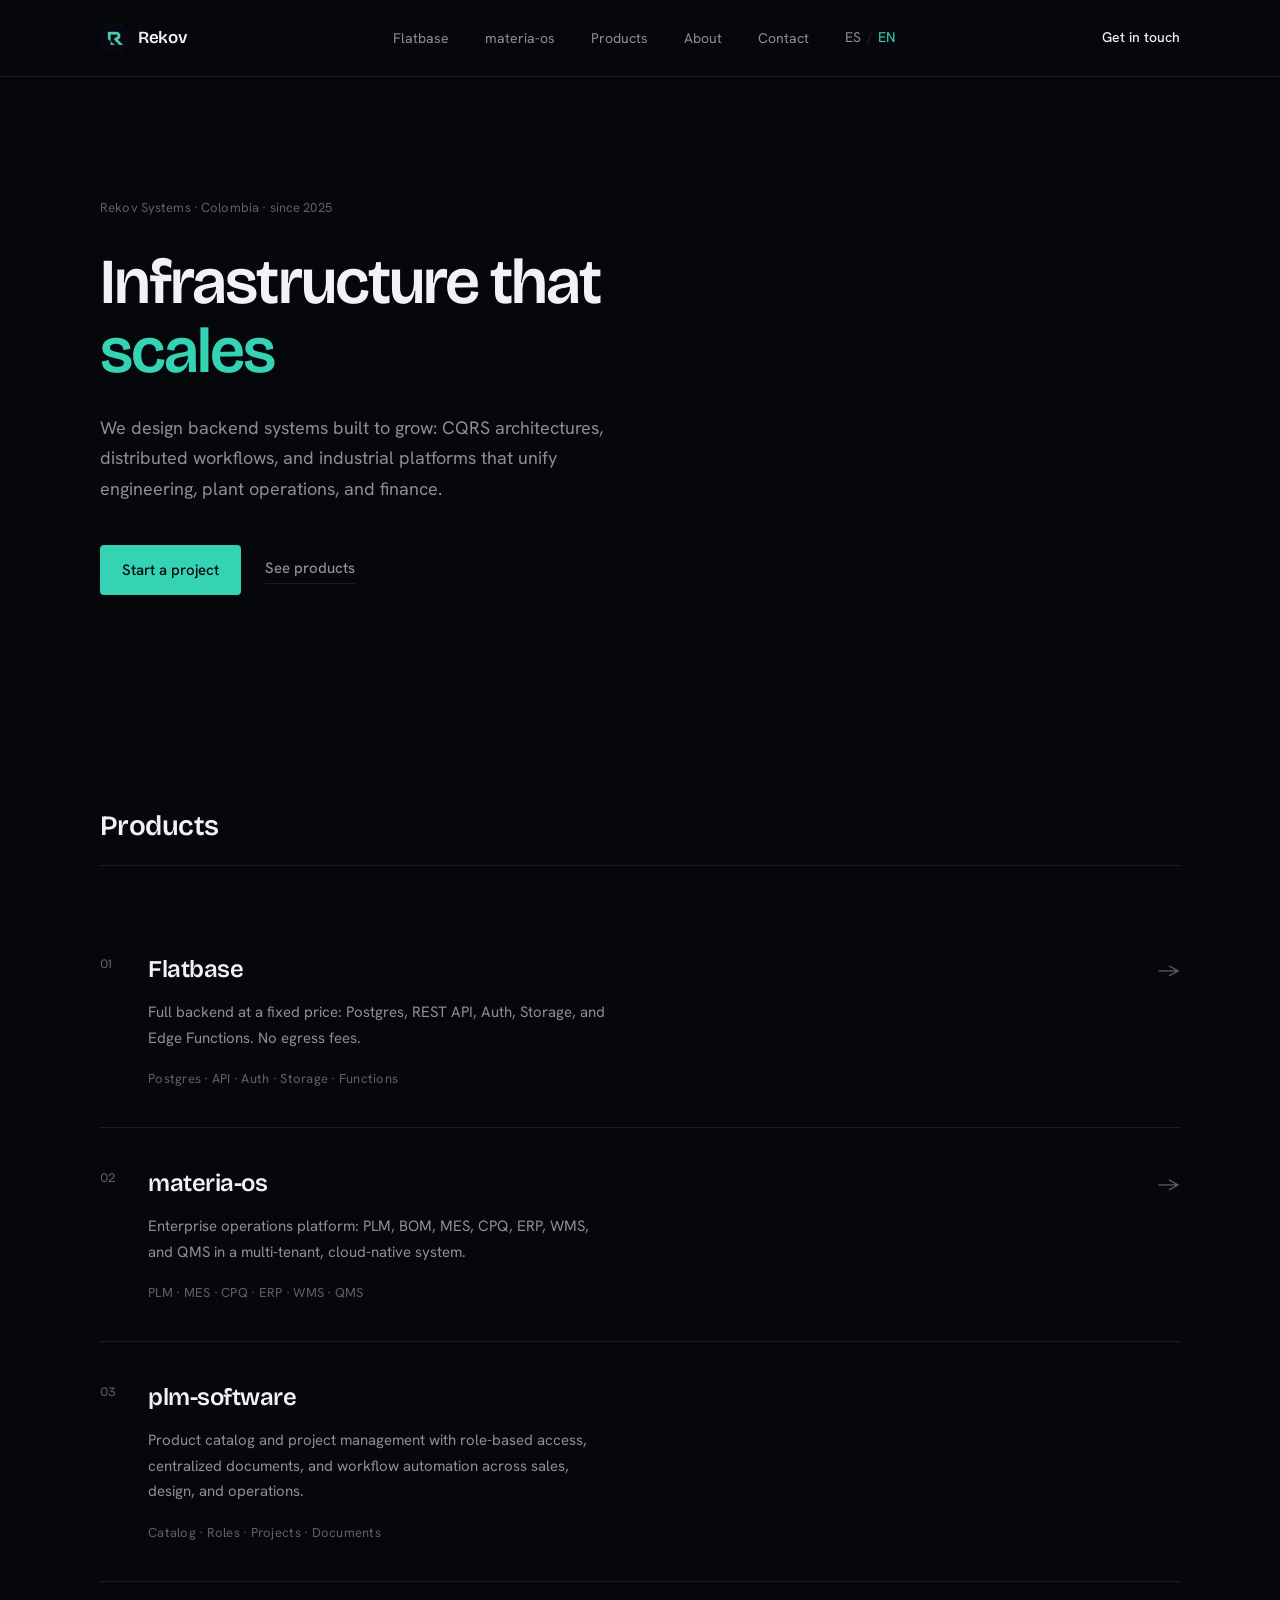
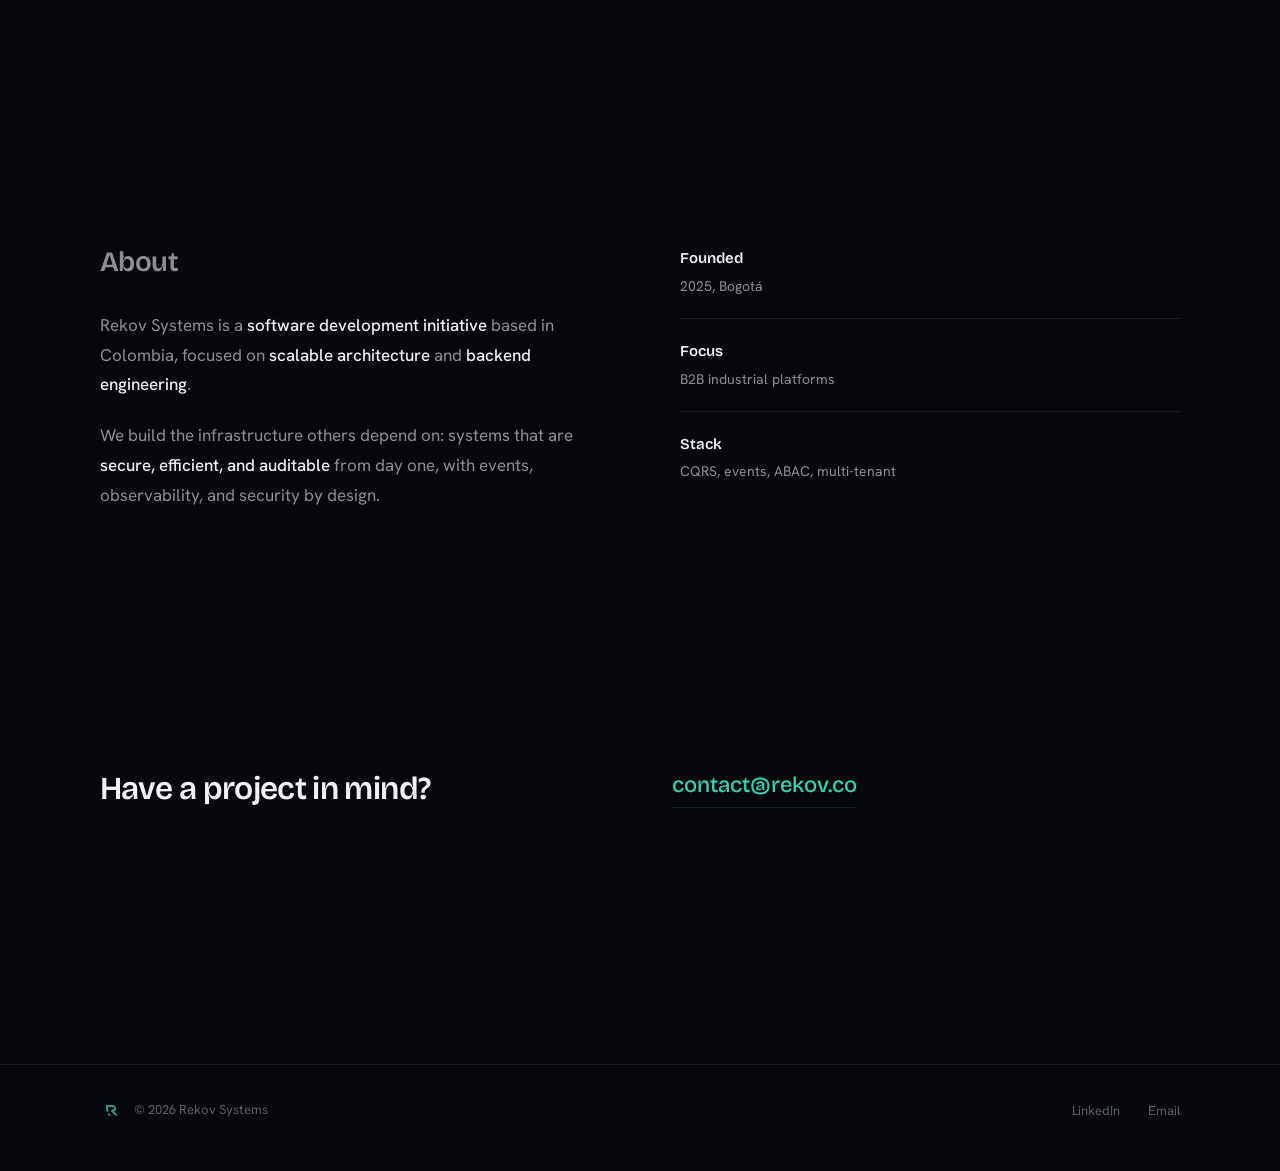
==== commit e9927bb5: "feat: agregar Flatbase en nav/productos y redirect /flatbase" ====
--- a/en/index.html
+++ b/en/index.html
@@ -56,6 +56,7 @@
         Rekov
       </a>
       <ul class="nav-links">
+        <li><a href="https://flatbase.rekov.co/">Flatbase</a></li>
         <li><a href="materia-os.html">materia-os</a></li>
         <li><a href="#products">Products</a></li>
         <li><a href="#about">About</a></li>
@@ -91,8 +92,22 @@
         <h2 class="section-heading">Products</h2>
         <ol class="work-list">
           <li class="work-item">
+            <a href="https://flatbase.rekov.co/" class="work-link">
+              <span class="work-index">01</span>
+              <div class="work-content">
+                <h3>Flatbase</h3>
+                <p>
+                  Full backend at a fixed price: Postgres, REST API, Auth, Storage, and Edge Functions.
+                  No egress fees.
+                </p>
+                <span class="work-meta">Postgres · API · Auth · Storage · Functions</span>
+              </div>
+              <span class="work-arrow" aria-hidden="true">→</span>
+            </a>
+          </li>
+          <li class="work-item">
             <a href="materia-os.html" class="work-link">
-              <span class="work-index">01</span>
+              <span class="work-index">02</span>
               <div class="work-content">
                 <h3>materia-os</h3>
                 <p>
@@ -106,7 +121,7 @@
           </li>
           <li class="work-item">
             <div class="work-static">
-              <span class="work-index">02</span>
+              <span class="work-index">03</span>
               <div class="work-content">
                 <h3>plm-software</h3>
                 <p>
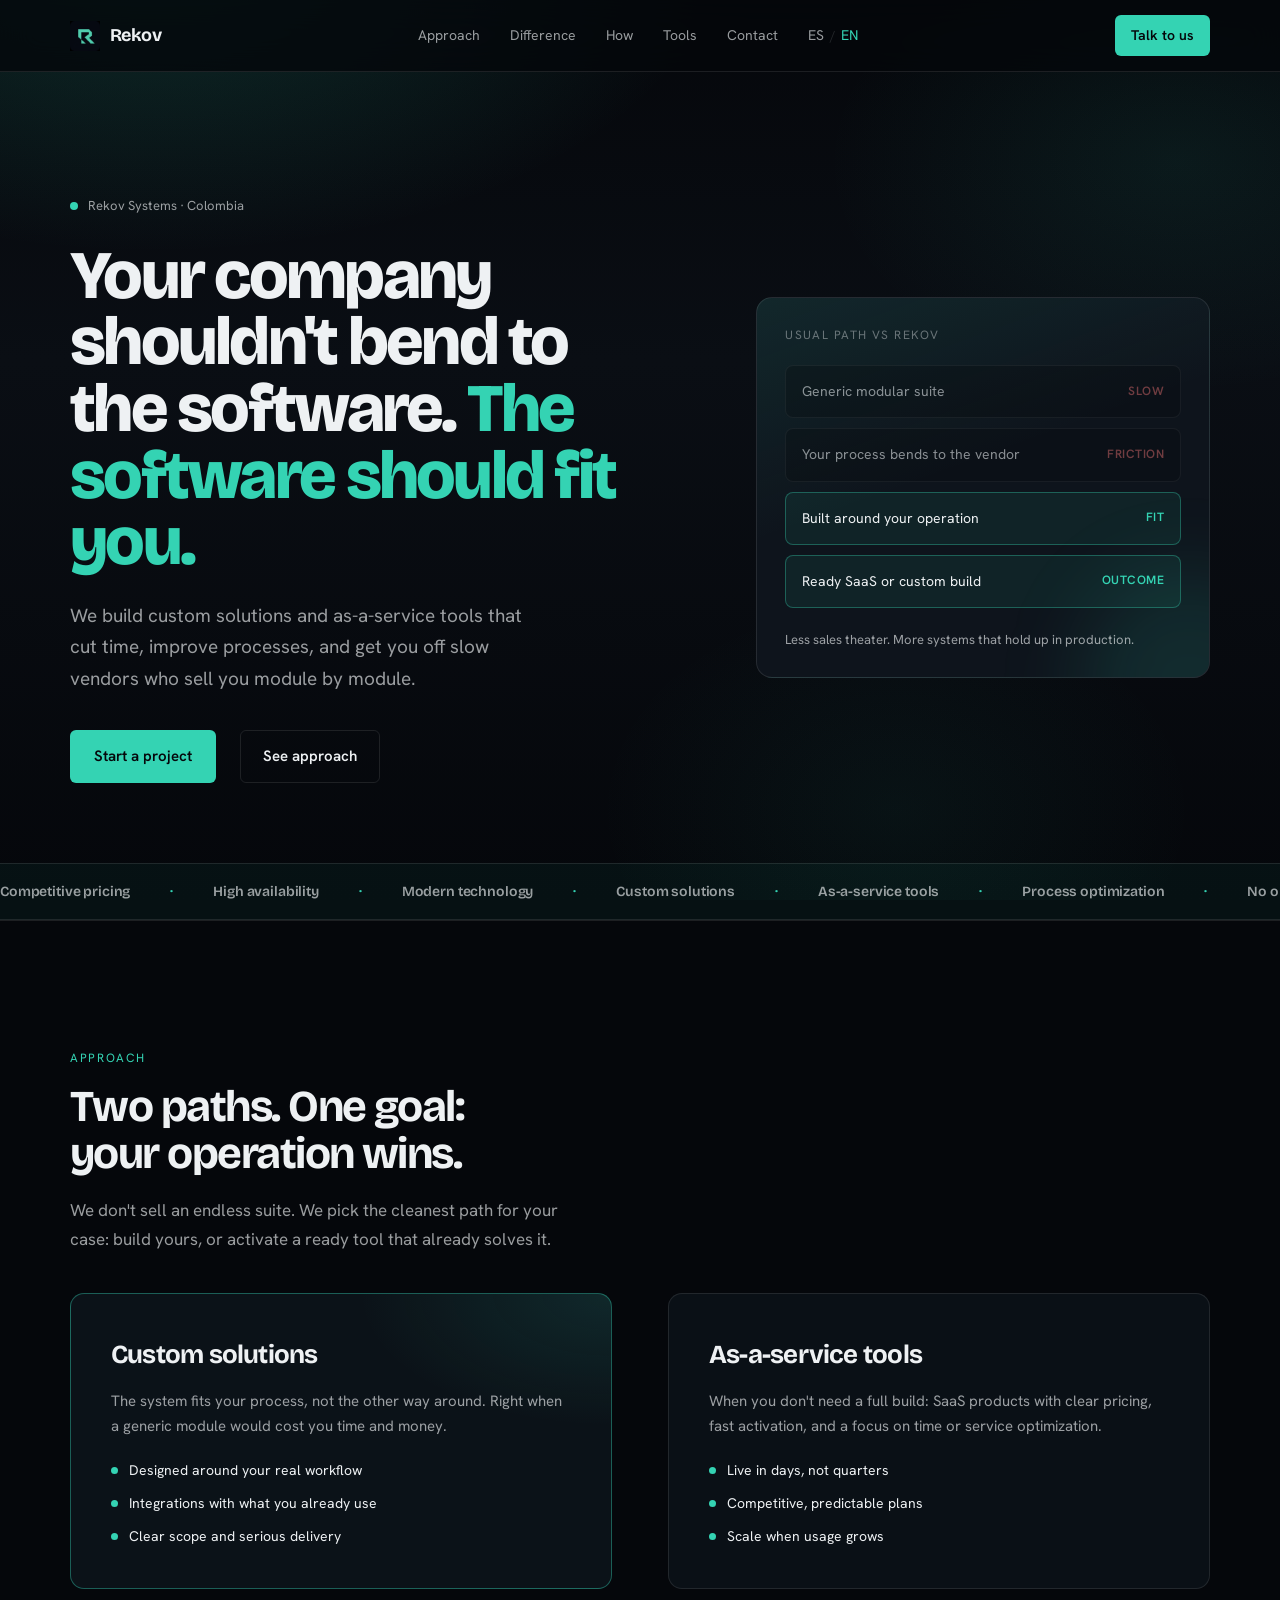
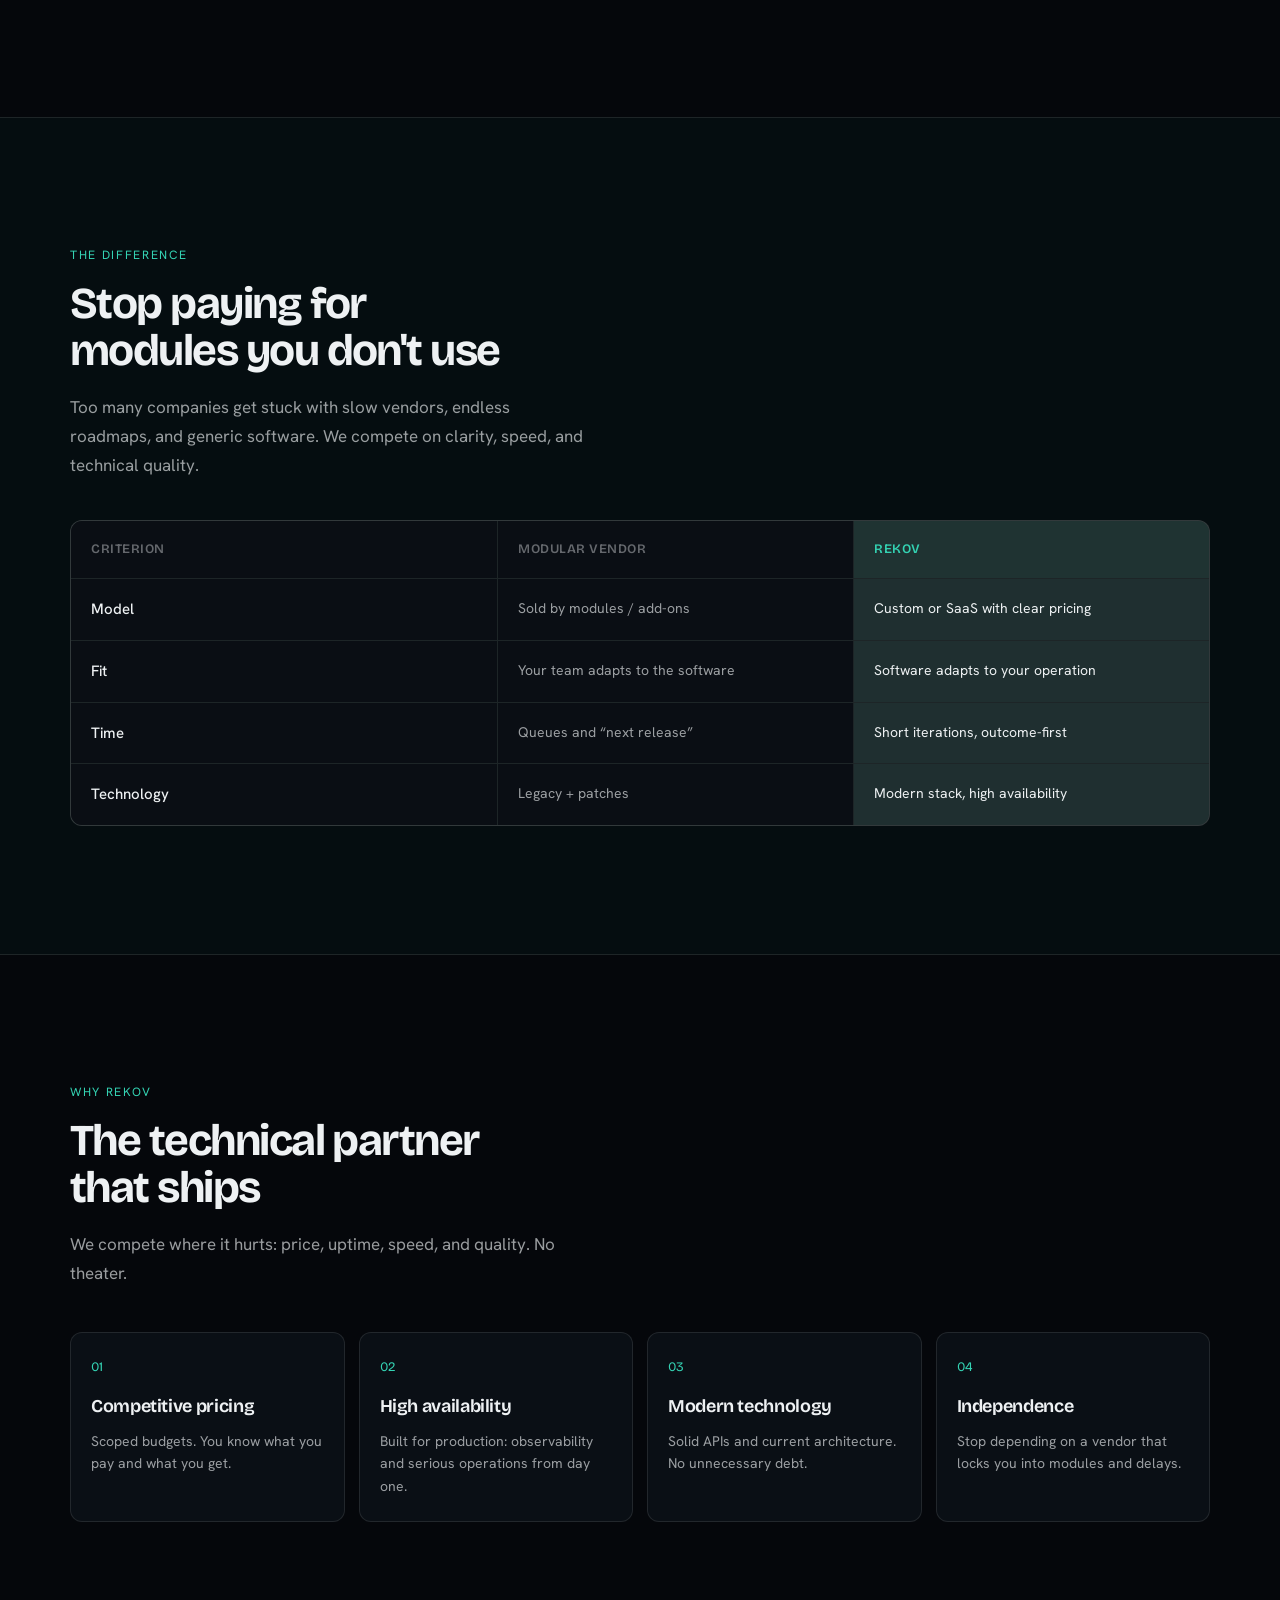
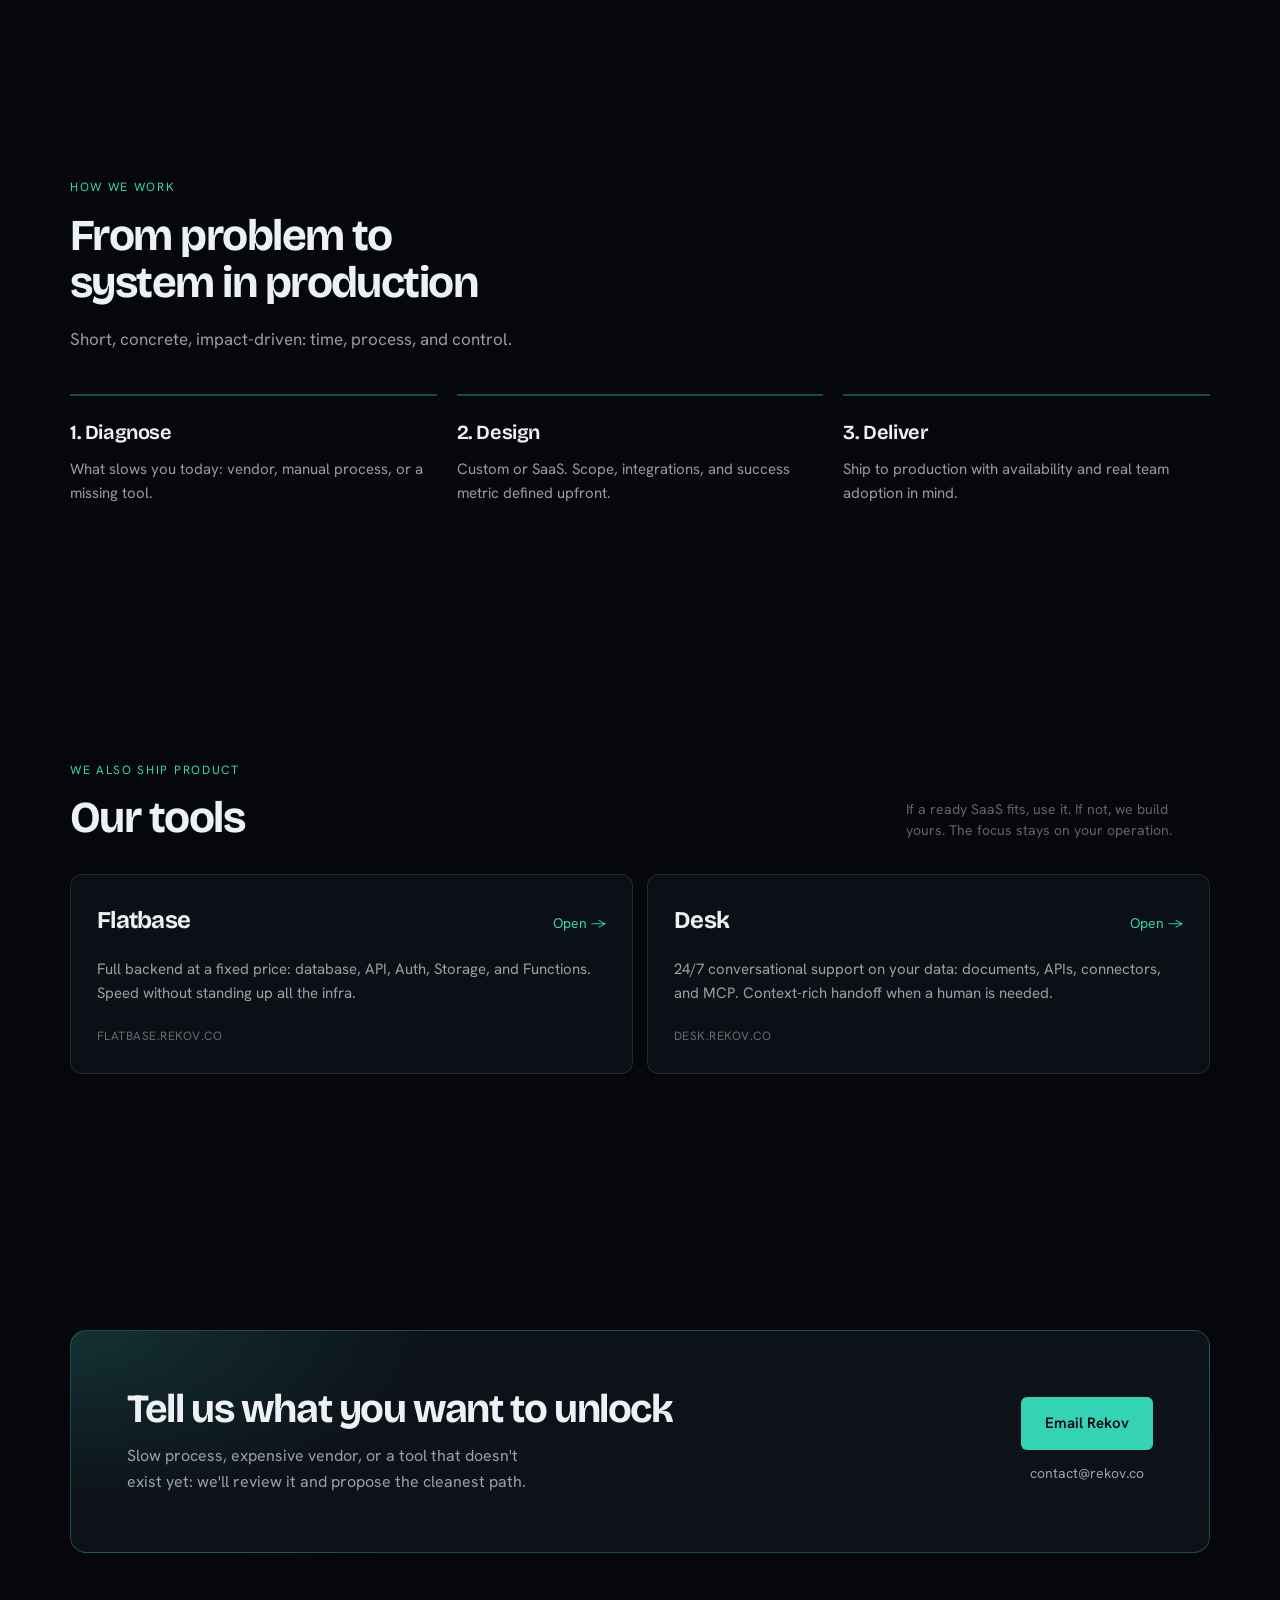
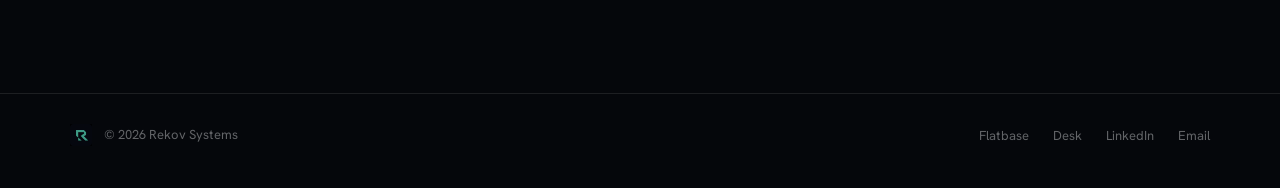
==== commit 978170b5: "feat: reposicionar Rekov a soluciones a medida y Saas" ====
--- a/en/index.html
+++ b/en/index.html
@@ -3,9 +3,8 @@
 <head>
   <meta charset="UTF-8">
   <meta name="viewport" content="width=device-width, initial-scale=1.0">
-  <title>Rekov Systems — Scalable Software Architecture</title>
-  <meta name="description" content="Rekov Systems builds secure, efficient, and scalable systems. Makers of materia-os and plm-software.">
-
+  <title>Rekov Systems — Custom software and SaaS that actually moves the needle</title>
+  <meta name="description" content="Custom solutions and as-a-service tools: competitive pricing, high availability, and modern technology. Your company shouldn't bend to the software; the software should fit you.">
   <link rel="canonical" href="https://rekov.co/en/">
   <link rel="alternate" hreflang="es" href="https://rekov.co/">
   <link rel="alternate" hreflang="en" href="https://rekov.co/en/">
@@ -19,16 +18,16 @@
   <meta name="theme-color" content="#05070b">
   <meta property="og:type" content="website">
   <meta property="og:site_name" content="Rekov Systems">
-  <meta property="og:title" content="Rekov Systems — Scalable Software Architecture">
-  <meta property="og:description" content="Scalable industrial platforms: PLM, CPQ, MES, and ERP. Built with CQRS, events, and ABAC.">
+  <meta property="og:title" content="Rekov Systems — Custom software and SaaS that actually moves the needle">
+  <meta property="og:description" content="Custom solutions and SaaS that cut time and improve processes. High availability, clear pricing, modern stack.">
   <meta property="og:url" content="https://rekov.co/en/">
   <meta property="og:image" content="https://rekov.co/logo.png">
   <meta property="og:locale" content="en_US">
   <meta property="og:locale:alternate" content="es_CO">
 
   <meta name="twitter:card" content="summary_large_image">
-  <meta name="twitter:title" content="Rekov Systems — Scalable Software Architecture">
-  <meta name="twitter:description" content="Scalable industrial platforms: PLM, CPQ, MES, and ERP.">
+  <meta name="twitter:title" content="Rekov Systems — Custom software and SaaS that actually moves the needle">
+  <meta name="twitter:description" content="Custom solutions and SaaS that cut time and improve processes.">
   <meta name="twitter:image" content="https://rekov.co/logo.png">
 
   <script type="application/ld+json">
@@ -41,8 +40,11 @@
         "@type": "ImageObject",
         "url": "https://rekov.co/logo.png"
       },
+      "email": "contact@rekov.co",
       "sameAs": [
-        "https://co.linkedin.com/company/rekov-systems"
+        "https://co.linkedin.com/company/rekov-systems",
+        "https://flatbase.rekov.co/",
+        "https://desk.rekov.co/"
       ]
     }
   </script>
@@ -56,10 +58,10 @@
         Rekov
       </a>
       <ul class="nav-links">
-        <li><a href="https://flatbase.rekov.co/">Flatbase</a></li>
-        <li><a href="materia-os.html">materia-os</a></li>
-        <li><a href="#products">Products</a></li>
-        <li><a href="#about">About</a></li>
+        <li><a href="#approach">Approach</a></li>
+        <li><a href="#difference">Difference</a></li>
+        <li><a href="#how">How</a></li>
+        <li><a href="#tools">Tools</a></li>
         <li><a href="#contact">Contact</a></li>
         <li class="lang-switch">
           <a href="https://rekov.co/">ES</a>
@@ -67,110 +69,249 @@
           <a href="https://rekov.co/en/" aria-current="true">EN</a>
         </li>
       </ul>
-      <a href="mailto:contact@rekov.co" class="nav-cta">Get in touch</a>
+      <a href="mailto:contact@rekov.co?subject=Rekov%20project" class="nav-cta">Talk to us</a>
     </div>
   </nav>
 
   <main>
     <header class="hero">
-      <div class="shell">
-        <p class="hero-kicker">Rekov Systems · Colombia · since 2025</p>
-        <h1>Infrastructure that <em>scales</em></h1>
-        <p class="hero-lead">
-          We design backend systems built to grow: CQRS architectures, distributed workflows,
-          and industrial platforms that unify engineering, plant operations, and finance.
+      <div class="shell hero-grid">
+        <div>
+          <p class="hero-kicker reveal">Rekov Systems · Colombia</p>
+          <h1 class="reveal reveal-d1">Your company shouldn't bend to the software. <em>The software should fit you.</em></h1>
+          <p class="hero-lead reveal reveal-d2">
+            We build custom solutions and as-a-service tools that cut time, improve processes,
+            and get you off slow vendors who sell you module by module.
+          </p>
+          <div class="hero-actions reveal reveal-d3">
+            <a href="mailto:contact@rekov.co?subject=Rekov%20project" class="btn btn-primary">Start a project</a>
+            <a href="#approach" class="btn btn-ghost">See approach</a>
+          </div>
+        </div>
+
+        <aside class="hero-visual reveal reveal-d4" aria-label="Quick comparison">
+          <p class="visual-label">Usual path vs Rekov</p>
+          <div class="visual-rows">
+            <div class="v-row bad">
+              <span>Generic modular suite</span>
+              <span class="v-tag">Slow</span>
+            </div>
+            <div class="v-row bad">
+              <span>Your process bends to the vendor</span>
+              <span class="v-tag">Friction</span>
+            </div>
+            <div class="v-row good">
+              <span>Built around your operation</span>
+              <span class="v-tag">Fit</span>
+            </div>
+            <div class="v-row good">
+              <span>Ready SaaS or custom build</span>
+              <span class="v-tag">Outcome</span>
+            </div>
+          </div>
+          <p class="visual-foot">Less sales theater. More systems that hold up in production.</p>
+        </aside>
+      </div>
+    </header>
+
+    <div class="band" aria-hidden="true">
+      <div class="band-track">
+        <span>Competitive pricing</span>
+        <span>High availability</span>
+        <span>Modern technology</span>
+        <span>Custom solutions</span>
+        <span>As-a-service tools</span>
+        <span>Process optimization</span>
+        <span>No opaque vendor lock-in</span>
+        <span>Competitive pricing</span>
+        <span>High availability</span>
+        <span>Modern technology</span>
+        <span>Custom solutions</span>
+        <span>As-a-service tools</span>
+        <span>Process optimization</span>
+        <span>No opaque vendor lock-in</span>
+      </div>
+    </div>
+
+    <section class="approach" id="approach">
+      <div class="shell">
+        <p class="section-label">Approach</p>
+        <h2 class="section-title">Two paths. One goal: your operation wins.</h2>
+        <p class="section-lead">
+          We don't sell an endless suite. We pick the cleanest path for your case:
+          build yours, or activate a ready tool that already solves it.
         </p>
-        <div class="hero-actions">
-          <a href="mailto:contact@rekov.co" class="btn btn-primary">Start a project</a>
-          <a href="#products" class="btn btn-text">See products</a>
-        </div>
-      </div>
-    </header>
-
-    <section id="products">
-      <div class="shell">
-        <h2 class="section-heading">Products</h2>
-        <ol class="work-list">
-          <li class="work-item">
-            <a href="https://flatbase.rekov.co/" class="work-link">
-              <span class="work-index">01</span>
-              <div class="work-content">
-                <h3>Flatbase</h3>
-                <p>
-                  Full backend at a fixed price: Postgres, REST API, Auth, Storage, and Edge Functions.
-                  No egress fees.
-                </p>
-                <span class="work-meta">Postgres · API · Auth · Storage · Functions</span>
-              </div>
-              <span class="work-arrow" aria-hidden="true">→</span>
-            </a>
-          </li>
-          <li class="work-item">
-            <a href="materia-os.html" class="work-link">
-              <span class="work-index">02</span>
-              <div class="work-content">
-                <h3>materia-os</h3>
-                <p>
-                  Enterprise operations platform: PLM, BOM, MES, CPQ, ERP, WMS, and QMS
-                  in a multi-tenant, cloud-native system.
-                </p>
-                <span class="work-meta">PLM · MES · CPQ · ERP · WMS · QMS</span>
-              </div>
-              <span class="work-arrow" aria-hidden="true">→</span>
-            </a>
-          </li>
-          <li class="work-item">
-            <div class="work-static">
-              <span class="work-index">03</span>
-              <div class="work-content">
-                <h3>plm-software</h3>
-                <p>
-                  Product catalog and project management with role-based access,
-                  centralized documents, and workflow automation across sales, design, and operations.
-                </p>
-                <span class="work-meta">Catalog · Roles · Projects · Documents</span>
-              </div>
-            </div>
-          </li>
-        </ol>
-      </div>
-    </section>
-
-    <section id="about">
-      <div class="shell about-grid">
-        <div class="about-prose">
-          <h2 class="section-heading section-heading--plain">About</h2>
-          <p>
-            Rekov Systems is a <strong>software development initiative</strong> based in Colombia,
-            focused on <strong>scalable architecture</strong> and <strong>backend engineering</strong>.
+        <div class="approach-grid">
+          <article class="approach-card featured">
+            <h3>Custom solutions</h3>
+            <p>
+              The system fits your process, not the other way around. Right when a generic
+              module would cost you time and money.
+            </p>
+            <ul>
+              <li>Designed around your real workflow</li>
+              <li>Integrations with what you already use</li>
+              <li>Clear scope and serious delivery</li>
+            </ul>
+          </article>
+          <article class="approach-card">
+            <h3>As-a-service tools</h3>
+            <p>
+              When you don't need a full build: SaaS products with clear pricing,
+              fast activation, and a focus on time or service optimization.
+            </p>
+            <ul>
+              <li>Live in days, not quarters</li>
+              <li>Competitive, predictable plans</li>
+              <li>Scale when usage grows</li>
+            </ul>
+          </article>
+        </div>
+      </div>
+    </section>
+
+    <section class="compare" id="difference">
+      <div class="shell">
+        <p class="section-label">The difference</p>
+        <h2 class="section-title">Stop paying for modules you don't use</h2>
+        <p class="section-lead">
+          Too many companies get stuck with slow vendors, endless roadmaps, and generic software.
+          We compete on clarity, speed, and technical quality.
+        </p>
+        <div class="compare-table" role="table" aria-label="Traditional vendor vs Rekov">
+          <div class="compare-head" role="columnheader">Criterion</div>
+          <div class="compare-head" role="columnheader">Modular vendor</div>
+          <div class="compare-head win" role="columnheader">Rekov</div>
+
+          <div class="compare-row-label" role="rowheader">Model</div>
+          <div class="compare-cell">Sold by modules / add-ons</div>
+          <div class="compare-cell win">Custom or SaaS with clear pricing</div>
+
+          <div class="compare-row-label" role="rowheader">Fit</div>
+          <div class="compare-cell">Your team adapts to the software</div>
+          <div class="compare-cell win">Software adapts to your operation</div>
+
+          <div class="compare-row-label" role="rowheader">Time</div>
+          <div class="compare-cell">Queues and “next release”</div>
+          <div class="compare-cell win">Short iterations, outcome-first</div>
+
+          <div class="compare-row-label" role="rowheader">Technology</div>
+          <div class="compare-cell">Legacy + patches</div>
+          <div class="compare-cell win">Modern stack, high availability</div>
+        </div>
+      </div>
+    </section>
+
+    <section id="why">
+      <div class="shell">
+        <p class="section-label">Why Rekov</p>
+        <h2 class="section-title">The technical partner that ships</h2>
+        <p class="section-lead">
+          We compete where it hurts: price, uptime, speed, and quality. No theater.
+        </p>
+        <div class="pillars">
+          <article class="pillar">
+            <div class="pillar-num">01</div>
+            <h3>Competitive pricing</h3>
+            <p>Scoped budgets. You know what you pay and what you get.</p>
+          </article>
+          <article class="pillar">
+            <div class="pillar-num">02</div>
+            <h3>High availability</h3>
+            <p>Built for production: observability and serious operations from day one.</p>
+          </article>
+          <article class="pillar">
+            <div class="pillar-num">03</div>
+            <h3>Modern technology</h3>
+            <p>Solid APIs and current architecture. No unnecessary debt.</p>
+          </article>
+          <article class="pillar">
+            <div class="pillar-num">04</div>
+            <h3>Independence</h3>
+            <p>Stop depending on a vendor that locks you into modules and delays.</p>
+          </article>
+        </div>
+      </div>
+    </section>
+
+    <section id="how">
+      <div class="shell">
+        <p class="section-label">How we work</p>
+        <h2 class="section-title">From problem to system in production</h2>
+        <p class="section-lead">
+          Short, concrete, impact-driven: time, process, and control.
+        </p>
+        <div class="process-steps">
+          <div class="step">
+            <strong>1. Diagnose</strong>
+            <p>What slows you today: vendor, manual process, or a missing tool.</p>
+          </div>
+          <div class="step">
+            <strong>2. Design</strong>
+            <p>Custom or SaaS. Scope, integrations, and success metric defined upfront.</p>
+          </div>
+          <div class="step">
+            <strong>3. Deliver</strong>
+            <p>Ship to production with availability and real team adoption in mind.</p>
+          </div>
+        </div>
+      </div>
+    </section>
+
+    <section id="tools">
+      <div class="shell">
+        <div class="tools-head">
+          <div>
+            <p class="section-label">We also ship product</p>
+            <h2 class="section-title">Our tools</h2>
+          </div>
+          <p class="tools-note">
+            If a ready SaaS fits, use it. If not, we build yours.
+            The focus stays on your operation.
           </p>
-          <p>
-            We build the infrastructure others depend on:
-            systems that are <strong>secure, efficient, and auditable</strong> from day one,
-            with events, observability, and security by design.
-          </p>
-        </div>
-        <dl class="about-aside">
-          <div class="about-fact">
-            <dt>Founded</dt>
-            <dd>2025, Bogotá</dd>
-          </div>
-          <div class="about-fact">
-            <dt>Focus</dt>
-            <dd>B2B industrial platforms</dd>
-          </div>
-          <div class="about-fact">
-            <dt>Stack</dt>
-            <dd>CQRS, events, ABAC, multi-tenant</dd>
-          </div>
-        </dl>
-      </div>
-    </section>
-
-    <section id="contact">
-      <div class="shell contact-block">
-        <h2>Have a project in mind?</h2>
-        <a href="mailto:contact@rekov.co" class="contact-email">contact@rekov.co</a>
+        </div>
+        <div class="tools">
+          <a class="tool" href="https://flatbase.rekov.co/">
+            <div class="tool-top">
+              <h3>Flatbase</h3>
+              <span class="tool-go">Open →</span>
+            </div>
+            <p>
+              Full backend at a fixed price: database, API, Auth, Storage, and Functions.
+              Speed without standing up all the infra.
+            </p>
+            <span class="tool-meta">flatbase.rekov.co</span>
+          </a>
+          <a class="tool" href="https://desk.rekov.co/">
+            <div class="tool-top">
+              <h3>Desk</h3>
+              <span class="tool-go">Open →</span>
+            </div>
+            <p>
+              24/7 conversational support on your data: documents, APIs, connectors, and MCP.
+              Context-rich handoff when a human is needed.
+            </p>
+            <span class="tool-meta">desk.rekov.co</span>
+          </a>
+        </div>
+      </div>
+    </section>
+
+    <section class="contact" id="contact">
+      <div class="shell">
+        <div class="contact-panel">
+          <div>
+            <h2>Tell us what you want to unlock</h2>
+            <p>
+              Slow process, expensive vendor, or a tool that doesn't exist yet:
+              we'll review it and propose the cleanest path.
+            </p>
+          </div>
+          <div class="contact-actions">
+            <a href="mailto:contact@rekov.co?subject=Hello%20Rekov" class="btn btn-primary">Email Rekov</a>
+            <a href="mailto:contact@rekov.co" class="contact-mail">contact@rekov.co</a>
+          </div>
+        </div>
       </div>
     </section>
   </main>
@@ -182,6 +323,8 @@
         <span>© 2026 Rekov Systems</span>
       </div>
       <ul class="footer-links">
+        <li><a href="https://flatbase.rekov.co/">Flatbase</a></li>
+        <li><a href="https://desk.rekov.co/">Desk</a></li>
         <li><a href="https://co.linkedin.com/company/rekov-systems" target="_blank" rel="noopener">LinkedIn</a></li>
         <li><a href="mailto:contact@rekov.co">Email</a></li>
       </ul>
--- a/style.css
+++ b/style.css
@@ -1,19 +1,23 @@
-@import url('https://fonts.googleapis.com/css2?family=Bricolage+Grotesque:opsz,wght@12..96,500;12..96,600;12..96,700&family=Hanken+Grotesk:wght@400;500;600&display=swap');
+@import url('https://fonts.googleapis.com/css2?family=Bricolage+Grotesque:opsz,wght@12..96,500;12..96,600;12..96,700;12..96,800&family=Hanken+Grotesk:wght@400;500;600&display=swap');
 
 :root {
   --void: #05070b;
-  --surface: #0a0d12;
-  --text: #f0f2f4;
-  --text-muted: rgba(240, 242, 244, 0.58);
-  --text-faint: rgba(240, 242, 244, 0.38);
+  --ink: #0a0e14;
+  --panel: #0e141c;
+  --text: #eef1f3;
+  --muted: rgba(238, 241, 243, 0.64);
+  --faint: rgba(238, 241, 243, 0.4);
   --accent: #34d3b3;
+  --accent-hot: #4aebc6;
   --accent-dim: rgba(52, 211, 179, 0.14);
-  --line: rgba(240, 242, 244, 0.09);
+  --line: rgba(238, 241, 243, 0.1);
+  --bad: rgba(255, 120, 120, 0.75);
   --font-display: 'Bricolage Grotesque', system-ui, sans-serif;
   --font-body: 'Hanken Grotesk', system-ui, sans-serif;
-  --max: 1080px;
-  --gutter: clamp(20px, 5vw, 48px);
-  --section: clamp(72px, 12vw, 128px);
+  --max: 1140px;
+  --gutter: clamp(20px, 5vw, 52px);
+  --section: clamp(72px, 11vw, 128px);
+  --ease: cubic-bezier(0.16, 1, 0.3, 1);
 }
 
 *,
@@ -40,6 +44,20 @@
   color: var(--text);
   background: var(--void);
   -webkit-font-smoothing: antialiased;
+  overflow-x: hidden;
+}
+
+body::before {
+  content: '';
+  position: fixed;
+  inset: 0;
+  pointer-events: none;
+  z-index: -1;
+  background:
+    radial-gradient(1000px 560px at 12% -8%, rgba(52, 211, 179, 0.2), transparent 58%),
+    radial-gradient(640px 420px at 92% 18%, rgba(52, 211, 179, 0.08), transparent 55%),
+    radial-gradient(500px 360px at 70% 90%, rgba(52, 211, 179, 0.05), transparent 60%),
+    linear-gradient(180deg, var(--void) 0%, var(--ink) 40%, var(--void) 100%);
 }
 
 a {
@@ -52,20 +70,38 @@
   max-width: 100%;
 }
 
-/* ── Layout ── */
-
 .shell {
   width: min(var(--max), 100% - var(--gutter) * 2);
   margin-inline: auto;
 }
 
-/* ── Nav ── */
-
+@media (prefers-reduced-motion: no-preference) {
+  .reveal {
+    opacity: 0;
+    transform: translateY(20px);
+    animation: rise 0.85s var(--ease) forwards;
+  }
+
+  .reveal-d1 { animation-delay: 0.07s; }
+  .reveal-d2 { animation-delay: 0.14s; }
+  .reveal-d3 { animation-delay: 0.24s; }
+  .reveal-d4 { animation-delay: 0.34s; }
+}
+
+@keyframes rise {
+  to {
+    opacity: 1;
+    transform: none;
+  }
+}
+
+/* Nav */
 nav {
   position: sticky;
   top: 0;
   z-index: 100;
-  background: var(--void);
+  backdrop-filter: blur(16px);
+  background: rgba(5, 7, 11, 0.78);
   border-bottom: 1px solid var(--line);
 }
 
@@ -74,7 +110,7 @@
   align-items: center;
   justify-content: space-between;
   gap: 24px;
-  padding: 18px 0;
+  padding: 15px 0;
 }
 
 .logo {
@@ -82,32 +118,31 @@
   align-items: center;
   gap: 10px;
   font-family: var(--font-display);
-  font-weight: 600;
-  font-size: 17px;
-  letter-spacing: -0.02em;
+  font-weight: 700;
+  font-size: 18px;
+  letter-spacing: -0.03em;
 }
 
 .logo-mark {
-  width: 28px;
-  height: 28px;
+  width: 30px;
+  height: 30px;
   object-fit: contain;
 }
 
 .nav-links {
   display: flex;
   align-items: center;
-  gap: clamp(20px, 4vw, 36px);
+  gap: clamp(16px, 3.2vw, 30px);
   list-style: none;
 }
 
 .nav-links a {
   font-size: 14px;
-  color: var(--text-muted);
-  transition: color 0.15s ease-out;
-}
-
-.nav-links a:hover,
-.nav-links a[aria-current="page"] {
+  color: var(--muted);
+  transition: color 0.2s var(--ease);
+}
+
+.nav-links a:hover {
   color: var(--text);
 }
 
@@ -116,11 +151,7 @@
   align-items: center;
   gap: 6px;
   font-size: 13px;
-  color: var(--text-faint);
-}
-
-.lang-switch a {
-  color: var(--text-muted);
+  color: var(--faint);
 }
 
 .lang-switch a[aria-current="true"] {
@@ -133,39 +164,62 @@
 
 .nav-cta {
   font-size: 14px;
-  font-weight: 500;
-  color: var(--text);
-  padding: 8px 0;
-  border-bottom: 1px solid transparent;
-  transition: border-color 0.15s ease-out, color 0.15s ease-out;
+  font-weight: 600;
+  color: var(--void);
+  background: var(--accent);
+  padding: 9px 16px;
+  border-radius: 6px;
+  transition: background 0.2s var(--ease), transform 0.2s var(--ease);
 }
 
 .nav-cta:hover {
-  color: var(--accent);
-  border-bottom-color: var(--accent);
-}
-
-/* ── Hero ── */
-
+  background: var(--accent-hot);
+  transform: translateY(-1px);
+}
+
+/* Hero */
 .hero {
-  padding: clamp(64px, 14vw, 120px) 0 clamp(48px, 8vw, 80px);
+  padding: clamp(64px, 12vw, 120px) 0 clamp(48px, 8vw, 80px);
+}
+
+.hero-grid {
+  display: grid;
+  grid-template-columns: 1.15fr 0.85fr;
+  gap: clamp(36px, 6vw, 72px);
+  align-items: center;
 }
 
 .hero-kicker {
+  display: inline-flex;
+  align-items: center;
+  gap: 10px;
   font-size: 13px;
-  color: var(--text-faint);
-  margin-bottom: 28px;
-  letter-spacing: 0.01em;
+  color: var(--muted);
+  margin-bottom: 26px;
+}
+
+.hero-kicker::before {
+  content: '';
+  width: 8px;
+  height: 8px;
+  border-radius: 50%;
+  background: var(--accent);
+  animation: pulse 2.4s var(--ease) infinite;
+}
+
+@keyframes pulse {
+  0%, 100% { box-shadow: 0 0 0 0 rgba(52, 211, 179, 0.45); }
+  50% { box-shadow: 0 0 0 10px rgba(52, 211, 179, 0); }
 }
 
 .hero h1 {
   font-family: var(--font-display);
-  font-size: clamp(36px, 6.5vw, 64px);
-  font-weight: 600;
-  line-height: 1.08;
-  letter-spacing: -0.03em;
+  font-size: clamp(38px, 6.4vw, 68px);
+  font-weight: 800;
+  line-height: 0.98;
+  letter-spacing: -0.04em;
+  margin-bottom: 24px;
   max-width: 14ch;
-  margin-bottom: 28px;
 }
 
 .hero h1 em {
@@ -174,231 +228,535 @@
 }
 
 .hero-lead {
-  font-size: clamp(16px, 2vw, 18px);
-  color: var(--text-muted);
-  max-width: 52ch;
-  line-height: 1.7;
-  margin-bottom: 40px;
+  font-size: clamp(16px, 2vw, 19px);
+  color: var(--muted);
+  max-width: 42ch;
+  line-height: 1.65;
+  margin-bottom: 36px;
 }
 
 .hero-actions {
   display: flex;
   flex-wrap: wrap;
   align-items: center;
-  gap: 24px;
+  gap: 16px 24px;
 }
 
 .btn {
   display: inline-flex;
   align-items: center;
+  justify-content: center;
   gap: 8px;
   font-size: 15px;
-  font-weight: 500;
-  transition: color 0.15s ease-out;
+  font-weight: 600;
+  transition: background 0.2s var(--ease), color 0.2s var(--ease), transform 0.2s var(--ease), border-color 0.2s var(--ease);
 }
 
 .btn-primary {
   color: var(--void);
   background: var(--accent);
+  padding: 14px 24px;
+  border-radius: 6px;
+}
+
+.btn-primary:hover {
+  background: var(--accent-hot);
+  transform: translateY(-2px);
+}
+
+.btn-ghost {
+  color: var(--text);
+  border: 1px solid var(--line);
   padding: 13px 22px;
-  border-radius: 4px;
-}
-
-.btn-primary:hover {
-  background: #3de0be;
-}
-
-.btn-text {
-  color: var(--text-muted);
-  border-bottom: 1px solid var(--line);
-  padding-bottom: 2px;
-}
-
-.btn-text:hover {
-  color: var(--text);
-  border-bottom-color: var(--text-muted);
-}
-
-/* ── Sections ── */
-
+  border-radius: 6px;
+}
+
+.btn-ghost:hover {
+  border-color: rgba(52, 211, 179, 0.45);
+  color: var(--accent);
+}
+
+.hero-visual {
+  position: relative;
+  border: 1px solid var(--line);
+  border-radius: 16px;
+  background:
+    linear-gradient(160deg, rgba(52, 211, 179, 0.1), transparent 45%),
+    var(--panel);
+  padding: 28px;
+  min-height: 340px;
+  overflow: hidden;
+}
+
+.hero-visual::after {
+  content: '';
+  position: absolute;
+  inset: auto -20% -30% auto;
+  width: 220px;
+  height: 220px;
+  border-radius: 50%;
+  background: rgba(52, 211, 179, 0.12);
+  filter: blur(40px);
+  pointer-events: none;
+}
+
+.visual-label {
+  font-size: 12px;
+  letter-spacing: 0.12em;
+  text-transform: uppercase;
+  color: var(--faint);
+  margin-bottom: 20px;
+}
+
+.visual-rows {
+  display: flex;
+  flex-direction: column;
+  gap: 10px;
+  position: relative;
+  z-index: 1;
+}
+
+.v-row {
+  display: flex;
+  align-items: center;
+  justify-content: space-between;
+  gap: 12px;
+  padding: 14px 16px;
+  border-radius: 8px;
+  border: 1px solid var(--line);
+  background: rgba(5, 7, 11, 0.45);
+  font-size: 14px;
+}
+
+.v-row.bad {
+  opacity: 0.55;
+}
+
+.v-row.bad .v-tag {
+  color: var(--bad);
+}
+
+.v-row.good {
+  border-color: rgba(52, 211, 179, 0.35);
+  background: rgba(52, 211, 179, 0.08);
+}
+
+.v-row.good .v-tag {
+  color: var(--accent);
+}
+
+.v-tag {
+  font-size: 12px;
+  font-weight: 600;
+  letter-spacing: 0.04em;
+  text-transform: uppercase;
+  white-space: nowrap;
+}
+
+.visual-foot {
+  margin-top: 22px;
+  font-size: 13px;
+  color: var(--muted);
+  line-height: 1.5;
+  position: relative;
+  z-index: 1;
+}
+
+/* Marquee band */
+.band {
+  border-block: 1px solid var(--line);
+  background: rgba(52, 211, 179, 0.05);
+  overflow: hidden;
+  padding: 16px 0;
+}
+
+.band-track {
+  display: flex;
+  gap: 40px;
+  width: max-content;
+  animation: marquee 28s linear infinite;
+  font-family: var(--font-display);
+  font-size: 14px;
+  font-weight: 600;
+  letter-spacing: -0.01em;
+  color: var(--muted);
+}
+
+.band-track span {
+  white-space: nowrap;
+}
+
+.band-track span::after {
+  content: '·';
+  margin-left: 40px;
+  color: var(--accent);
+}
+
+@keyframes marquee {
+  to { transform: translateX(-50%); }
+}
+
+@media (prefers-reduced-motion: reduce) {
+  .band-track { animation: none; }
+}
+
+/* Sections */
 section {
   padding-block: var(--section);
 }
 
-.section-heading {
-  font-family: var(--font-display);
-  font-size: clamp(22px, 3vw, 28px);
-  font-weight: 600;
-  letter-spacing: -0.02em;
-  margin-bottom: clamp(32px, 5vw, 48px);
-  padding-bottom: 16px;
-  border-bottom: 1px solid var(--line);
-}
-
-.section-heading--plain {
-  border: none;
-  padding: 0;
-  margin-bottom: 24px;
-}
-
-/* ── Work / product list ── */
-
-.work-list {
-  list-style: none;
-  display: flex;
-  flex-direction: column;
-}
-
-.work-item {
-  border-bottom: 1px solid var(--line);
-}
-
-.work-link {
-  display: grid;
-  grid-template-columns: auto 1fr auto;
-  gap: clamp(16px, 3vw, 32px);
-  align-items: start;
-  padding: clamp(24px, 4vw, 36px) 0;
-  transition: color 0.15s ease-out;
-}
-
-.work-link:hover .work-arrow {
-  color: var(--accent);
-  transform: translateX(4px);
-}
-
-.work-index {
-  font-family: var(--font-display);
-  font-size: 13px;
-  color: var(--text-faint);
-  padding-top: 4px;
-  min-width: 2ch;
-}
-
-.work-content h3 {
-  font-family: var(--font-display);
-  font-size: clamp(20px, 2.5vw, 24px);
-  font-weight: 600;
-  letter-spacing: -0.02em;
-  margin-bottom: 10px;
-}
-
-.work-content p {
-  font-size: 15px;
-  color: var(--text-muted);
-  max-width: 58ch;
+.section-label {
+  font-size: 12px;
+  letter-spacing: 0.14em;
+  text-transform: uppercase;
+  color: var(--accent);
+  margin-bottom: 14px;
+}
+
+.section-title {
+  font-family: var(--font-display);
+  font-size: clamp(28px, 4.2vw, 44px);
+  font-weight: 700;
+  letter-spacing: -0.035em;
+  line-height: 1.08;
+  max-width: 16ch;
+  margin-bottom: 18px;
+}
+
+.section-lead {
+  font-size: 17px;
+  color: var(--muted);
+  max-width: 52ch;
   line-height: 1.7;
-  margin-bottom: 14px;
-}
-
-.work-meta {
-  font-size: 13px;
-  color: var(--text-faint);
-  letter-spacing: 0.02em;
-}
-
-.work-arrow {
-  font-size: 20px;
-  color: var(--text-faint);
-  padding-top: 4px;
-  transition: color 0.15s ease-out, transform 0.15s ease-out;
-}
-
-/* Static work items (no link) */
-.work-static {
-  display: grid;
-  grid-template-columns: auto 1fr;
-  gap: clamp(16px, 3vw, 32px);
-  align-items: start;
-  padding: clamp(24px, 4vw, 36px) 0;
-}
-
-/* ── About ── */
-
-.about-grid {
+}
+
+/* Split / approach */
+.approach {
+  border-top: 1px solid var(--line);
+}
+
+.approach-grid {
   display: grid;
   grid-template-columns: 1fr 1fr;
-  gap: clamp(40px, 8vw, 80px);
-  align-items: start;
-}
-
-.about-prose {
-  color: var(--text-muted);
-  font-size: 17px;
-  line-height: 1.75;
-}
-
-.about-prose p + p {
-  margin-top: 1.25em;
-}
-
-.about-prose strong {
+  gap: clamp(28px, 5vw, 56px);
+  margin-top: 40px;
+}
+
+.approach-card {
+  padding: clamp(28px, 4vw, 40px);
+  border: 1px solid var(--line);
+  border-radius: 14px;
+  background: rgba(14, 20, 28, 0.7);
+  transition: border-color 0.25s var(--ease), transform 0.25s var(--ease);
+}
+
+.approach-card:hover {
+  border-color: rgba(52, 211, 179, 0.35);
+  transform: translateY(-3px);
+}
+
+.approach-card.featured {
+  border-color: rgba(52, 211, 179, 0.4);
+  background:
+    radial-gradient(420px 220px at 100% 0%, rgba(52, 211, 179, 0.12), transparent 60%),
+    rgba(14, 20, 28, 0.85);
+}
+
+.approach-card h3 {
+  font-family: var(--font-display);
+  font-size: 26px;
+  font-weight: 700;
+  letter-spacing: -0.03em;
+  margin-bottom: 12px;
+}
+
+.approach-card p {
+  color: var(--muted);
+  font-size: 15px;
+  line-height: 1.65;
+  margin-bottom: 20px;
+}
+
+.approach-card ul {
+  list-style: none;
+  display: flex;
+  flex-direction: column;
+  gap: 10px;
+}
+
+.approach-card li {
+  font-size: 14px;
   color: var(--text);
+  padding-left: 18px;
+  position: relative;
+}
+
+.approach-card li::before {
+  content: '';
+  position: absolute;
+  left: 0;
+  top: 0.55em;
+  width: 7px;
+  height: 7px;
+  border-radius: 50%;
+  background: var(--accent);
+}
+
+/* Compare */
+.compare {
+  background: rgba(52, 211, 179, 0.03);
+  border-block: 1px solid var(--line);
+}
+
+.compare-table {
+  margin-top: 40px;
+  display: grid;
+  grid-template-columns: 1.2fr 1fr 1fr;
+  gap: 1px;
+  background: var(--line);
+  border: 1px solid var(--line);
+  border-radius: 12px;
+  overflow: hidden;
+}
+
+.compare-table > * {
+  background: var(--ink);
+  padding: 18px 20px;
+}
+
+.compare-head {
+  font-family: var(--font-display);
+  font-size: 13px;
+  font-weight: 600;
+  letter-spacing: 0.04em;
+  text-transform: uppercase;
+  color: var(--faint);
+}
+
+.compare-head.win {
+  color: var(--accent);
+  background: rgba(52, 211, 179, 0.08);
+}
+
+.compare-row-label {
   font-weight: 500;
-}
-
-.about-aside {
-  padding-top: 8px;
-}
-
-.about-fact {
-  padding: 20px 0;
-  border-top: 1px solid var(--line);
-  font-size: 14px;
-  color: var(--text-muted);
-}
-
-.about-fact:first-child {
-  border-top: none;
-  padding-top: 0;
-}
-
-.about-fact dt {
-  font-family: var(--font-display);
   font-size: 15px;
-  font-weight: 600;
+}
+
+.compare-cell {
+  font-size: 14px;
+  color: var(--muted);
+}
+
+.compare-cell.win {
   color: var(--text);
-  margin-bottom: 4px;
-}
-
-/* ── Contact ── */
-
-.contact-block {
+  background: rgba(52, 211, 179, 0.06);
+}
+
+/* Pillars */
+.pillars {
+  display: grid;
+  grid-template-columns: repeat(4, 1fr);
+  gap: 14px;
+  margin-top: 44px;
+}
+
+.pillar {
+  padding: 24px 20px;
+  border: 1px solid var(--line);
+  border-radius: 12px;
+  background: rgba(14, 20, 28, 0.65);
+  transition: border-color 0.25s var(--ease), transform 0.25s var(--ease), background 0.25s var(--ease);
+}
+
+.pillar:hover {
+  border-color: rgba(52, 211, 179, 0.35);
+  background: rgba(52, 211, 179, 0.06);
+  transform: translateY(-3px);
+}
+
+.pillar-num {
+  font-family: var(--font-display);
+  font-size: 13px;
+  color: var(--accent);
+  margin-bottom: 14px;
+}
+
+.pillar h3 {
+  font-family: var(--font-display);
+  font-size: 18px;
+  font-weight: 650;
+  letter-spacing: -0.02em;
+  margin-bottom: 8px;
+}
+
+.pillar p {
+  font-size: 14px;
+  color: var(--muted);
+  line-height: 1.6;
+}
+
+/* Process */
+.process-steps {
+  margin-top: 40px;
+  display: grid;
+  grid-template-columns: repeat(3, 1fr);
+  gap: 20px;
+}
+
+.step {
+  padding-top: 20px;
+  border-top: 2px solid rgba(52, 211, 179, 0.35);
+}
+
+.step strong {
+  display: block;
+  font-family: var(--font-display);
+  font-size: 20px;
+  font-weight: 650;
+  letter-spacing: -0.02em;
+  margin-bottom: 8px;
+}
+
+.step p {
+  font-size: 15px;
+  color: var(--muted);
+  line-height: 1.6;
+}
+
+/* Tools */
+.tools-head {
+  display: flex;
+  justify-content: space-between;
+  align-items: end;
+  gap: 32px;
+  margin-bottom: 32px;
+  flex-wrap: wrap;
+}
+
+.tools-head .section-title {
+  margin-bottom: 0;
+}
+
+.tools-note {
+  font-size: 14px;
+  color: var(--faint);
+  max-width: 38ch;
+  line-height: 1.55;
+}
+
+.tools {
   display: grid;
   grid-template-columns: 1fr 1fr;
-  gap: clamp(32px, 6vw, 64px);
-  align-items: end;
-}
-
-.contact-block h2 {
-  font-family: var(--font-display);
-  font-size: clamp(24px, 3.5vw, 32px);
-  font-weight: 600;
-  letter-spacing: -0.02em;
-  line-height: 1.2;
-}
-
-.contact-email {
-  font-family: var(--font-display);
-  font-size: clamp(18px, 2.5vw, 22px);
-  font-weight: 500;
-  color: var(--accent);
-  border-bottom: 1px solid var(--accent-dim);
-  padding-bottom: 4px;
-  justify-self: start;
-  transition: border-color 0.15s ease-out;
-}
-
-.contact-email:hover {
-  border-bottom-color: var(--accent);
-}
-
-/* ── Footer ── */
-
+  gap: 14px;
+}
+
+.tool {
+  display: flex;
+  flex-direction: column;
+  gap: 16px;
+  padding: 26px;
+  border: 1px solid var(--line);
+  border-radius: 12px;
+  background: rgba(14, 20, 28, 0.75);
+  min-height: 200px;
+  transition: border-color 0.25s var(--ease), transform 0.25s var(--ease);
+}
+
+.tool:hover {
+  border-color: rgba(52, 211, 179, 0.4);
+  transform: translateY(-3px);
+}
+
+.tool-top {
+  display: flex;
+  justify-content: space-between;
+  align-items: baseline;
+  gap: 12px;
+}
+
+.tool h3 {
+  font-family: var(--font-display);
+  font-size: 24px;
+  font-weight: 700;
+  letter-spacing: -0.03em;
+}
+
+.tool-go {
+  font-size: 14px;
+  color: var(--accent);
+  white-space: nowrap;
+}
+
+.tool p {
+  font-size: 15px;
+  color: var(--muted);
+  line-height: 1.65;
+  flex: 1;
+}
+
+.tool-meta {
+  font-size: 12px;
+  letter-spacing: 0.04em;
+  color: var(--faint);
+  text-transform: uppercase;
+}
+
+/* Contact */
+.contact {
+  padding-bottom: clamp(88px, 13vw, 140px);
+}
+
+.contact-panel {
+  padding: clamp(36px, 6vw, 56px);
+  border-radius: 16px;
+  border: 1px solid rgba(52, 211, 179, 0.3);
+  background:
+    radial-gradient(600px 280px at 0% 0%, rgba(52, 211, 179, 0.16), transparent 60%),
+    rgba(14, 20, 28, 0.95);
+  display: grid;
+  grid-template-columns: 1.45fr auto;
+  gap: 32px;
+  align-items: center;
+}
+
+.contact-panel h2 {
+  font-family: var(--font-display);
+  font-size: clamp(28px, 4vw, 40px);
+  font-weight: 700;
+  letter-spacing: -0.035em;
+  line-height: 1.1;
+  margin-bottom: 12px;
+}
+
+.contact-panel p {
+  color: var(--muted);
+  max-width: 46ch;
+  font-size: 16px;
+}
+
+.contact-actions {
+  display: flex;
+  flex-direction: column;
+  gap: 12px;
+  align-items: stretch;
+}
+
+.contact-mail {
+  font-size: 14px;
+  color: var(--muted);
+  text-align: center;
+  transition: color 0.2s var(--ease);
+}
+
+.contact-mail:hover {
+  color: var(--accent);
+}
+
+/* Footer */
 footer {
   border-top: 1px solid var(--line);
-  padding: 32px 0 48px;
-  margin-top: var(--section);
+  padding: 28px 0 40px;
 }
 
 .footer-inner {
@@ -414,49 +772,64 @@
   align-items: center;
   gap: 12px;
   font-size: 13px;
-  color: var(--text-faint);
+  color: var(--faint);
 }
 
 .footer-mark {
   width: 22px;
   height: 22px;
   object-fit: contain;
-  opacity: 0.7;
+  opacity: 0.75;
 }
 
 .footer-links {
   display: flex;
-  gap: 28px;
+  gap: 24px;
   list-style: none;
 }
 
 .footer-links a {
   font-size: 13px;
-  color: var(--text-faint);
-  transition: color 0.15s ease-out;
+  color: var(--faint);
+  transition: color 0.2s var(--ease);
 }
 
 .footer-links a:hover {
-  color: var(--text-muted);
-}
-
-/* ── Responsive ── */
-
-@media (max-width: 768px) {
+  color: var(--muted);
+}
+
+@media (max-width: 960px) {
   .nav-links {
     display: none;
   }
 
-  .about-grid,
-  .contact-block {
+  .hero-grid,
+  .approach-grid,
+  .pillars,
+  .process-steps,
+  .tools,
+  .contact-panel {
     grid-template-columns: 1fr;
   }
 
-  .work-link {
-    grid-template-columns: auto 1fr;
+  .compare-table {
+    grid-template-columns: 1fr;
   }
 
-  .work-arrow {
+  .compare-head:not(.win):not(:first-child),
+  .compare-cell:not(.win) {
     display: none;
   }
-}
+
+  .compare-head:first-child {
+    display: none;
+  }
+
+  .hero h1 {
+    max-width: none;
+  }
+
+  .contact-actions {
+    width: 100%;
+  }
+}
